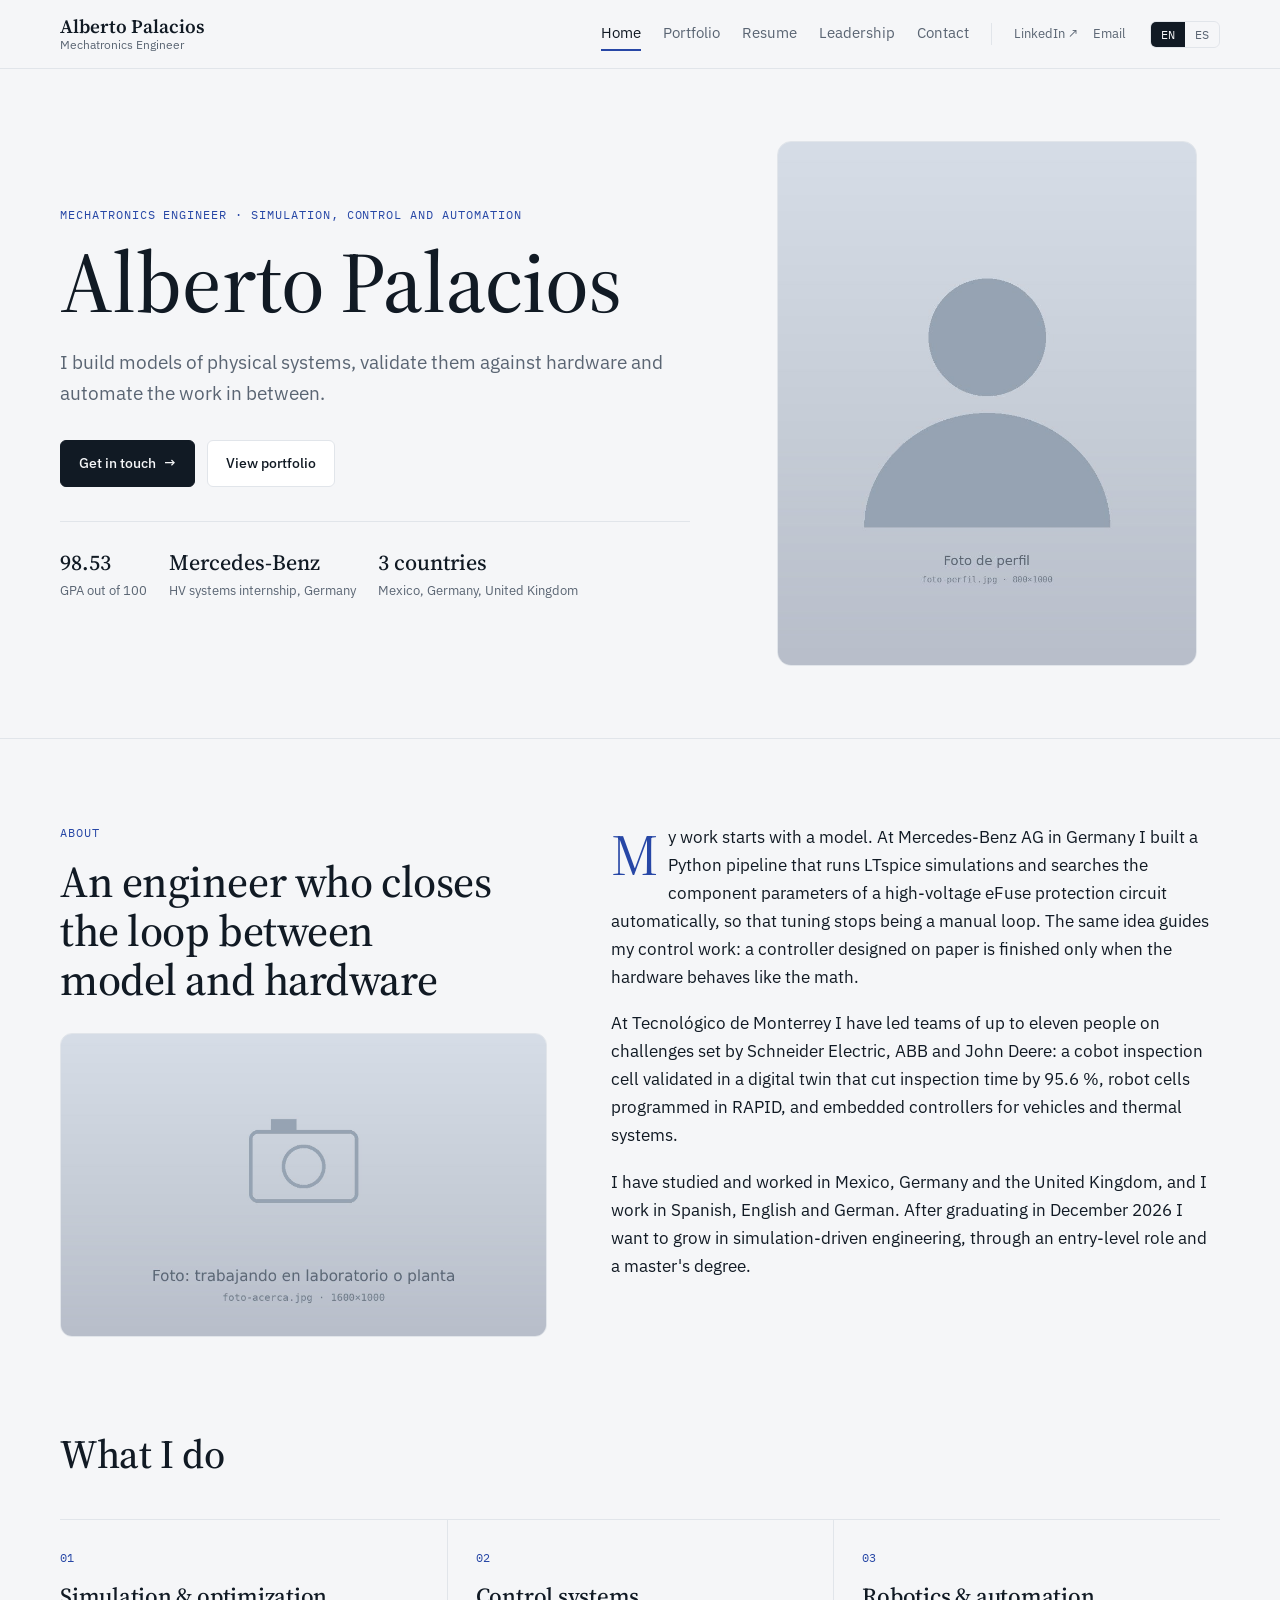
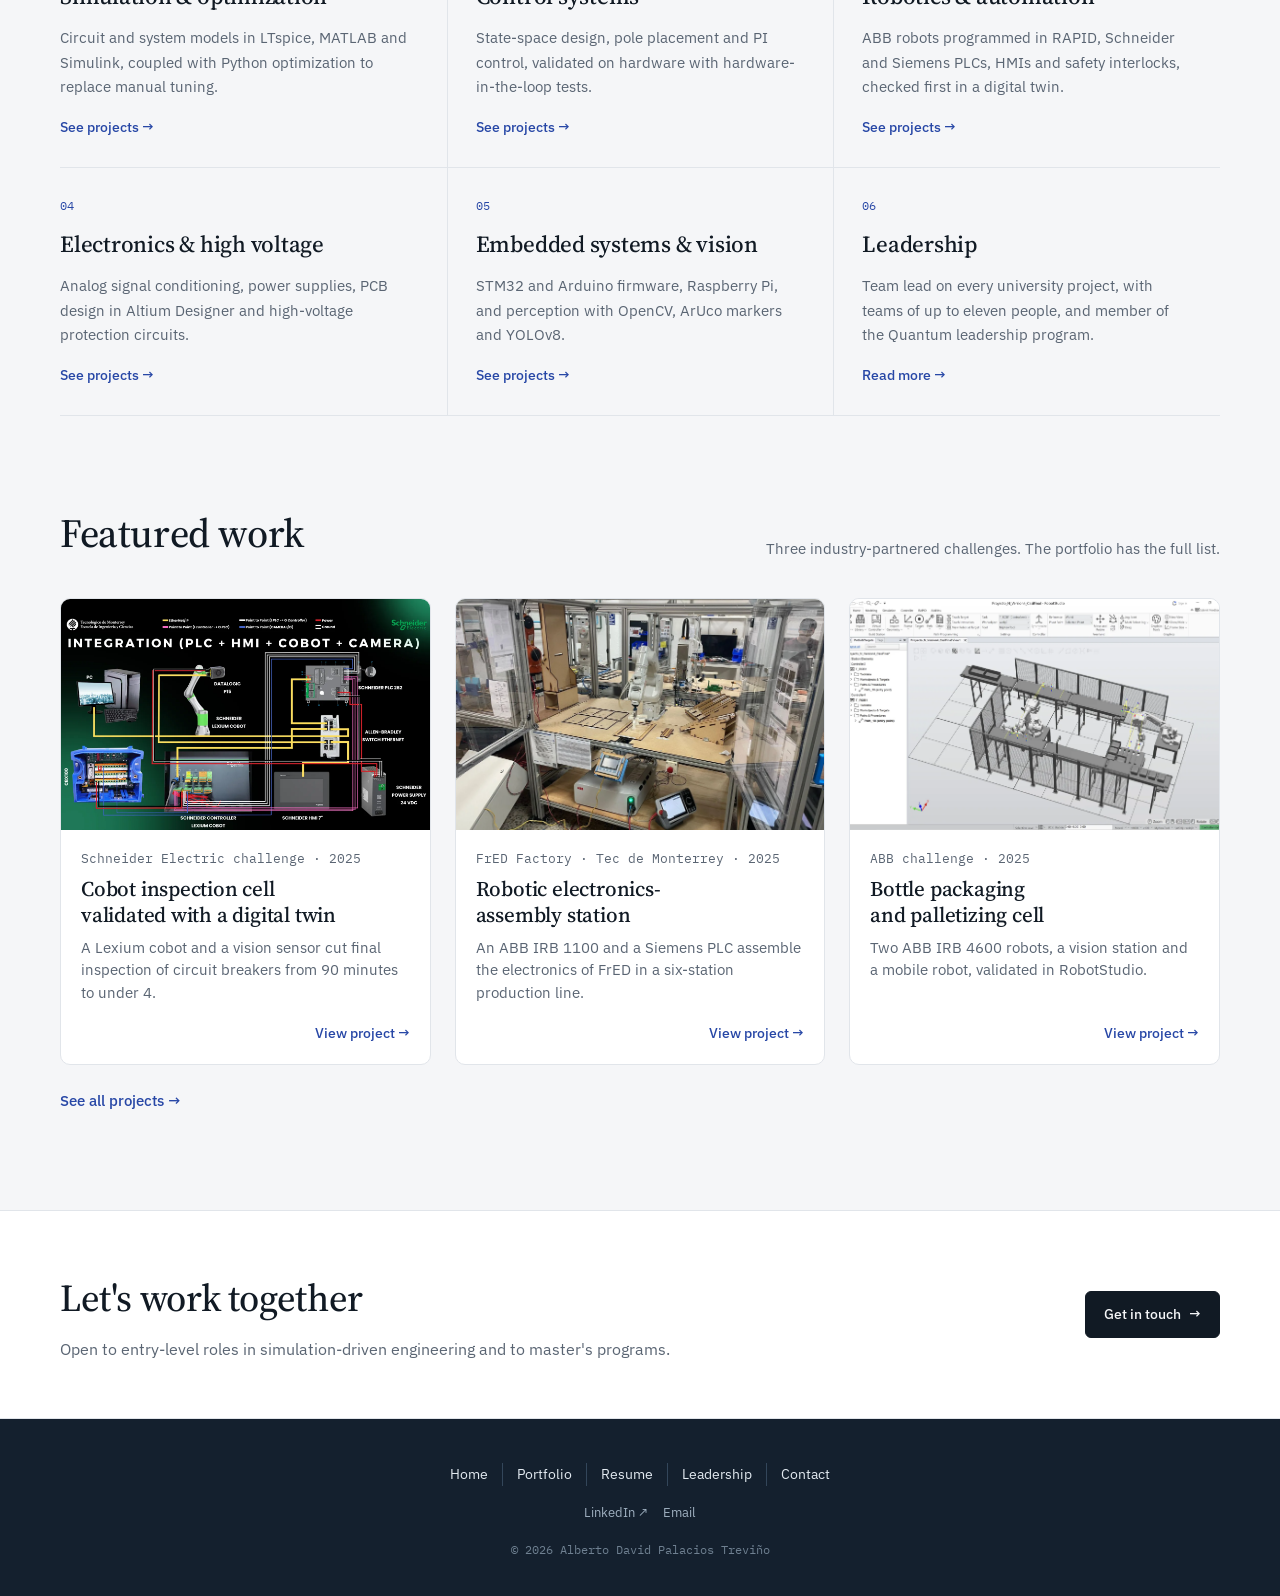
==== index.html @ 530a6b92 "Add files via upload" ====
<!DOCTYPE html>
<html lang="en">
<head>
<meta charset="utf-8">
<meta name="viewport" content="width=device-width, initial-scale=1">
<title>Alberto Palacios · Mechatronics Engineer</title>
<meta name="description" content="Alberto Palacios, mechatronics engineer: simulation, control systems, robotics and automation.">
<meta name="author" content="Alberto David Palacios Treviño">
<meta property="og:type" content="website">
<meta property="og:title" content="Alberto Palacios · Mechatronics Engineer">
<meta property="og:description" content="Simulation, control and automation projects with Mercedes-Benz, Schneider Electric, ABB, John Deere and MIT.">
<meta property="og:image" content="https://USUARIO.github.io/media/og.png">
<meta name="twitter:card" content="summary_large_image">
<link rel="icon" href="favicon.svg" type="image/svg+xml">
<link rel="preconnect" href="https://fonts.googleapis.com">
<link rel="preconnect" href="https://fonts.gstatic.com" crossorigin>
<link href="https://fonts.googleapis.com/css2?family=Source+Serif+4:opsz,wght@8..60,400;8..60,500;8..60,600&family=IBM+Plex+Sans:wght@400;500;600&family=IBM+Plex+Mono:wght@400;500&display=swap" rel="stylesheet">
<link rel="stylesheet" href="styles.css">
</head>
<body class="lang-en">
<header class="top">
  <div class="wrap">
    <a class="brand" href="index.html"><b>Alberto Palacios</b><small><span class="en">Mechatronics Engineer</span><span class="es">Ingeniero en Mecatrónica</span></small></a>
    <div class="menu" id="site-menu">
      <button type="button" class="menu-close" aria-label="Close menu">✕</button>
      <nav aria-label="Main">
          <a href="index.html" aria-current="page"><span class="en">Home</span><span class="es">Inicio</span></a>
          <a href="portfolio.html"><span class="en">Portfolio</span><span class="es">Portafolio</span></a>
          <a href="resume.html"><span class="en">Resume</span><span class="es">Currículum</span></a>
          <a href="leadership.html"><span class="en">Leadership</span><span class="es">Liderazgo</span></a>
          <a href="contact.html"><span class="en">Contact</span><span class="es">Contacto</span></a>
      </nav>
      <div class="social">
        <a href="https://www.linkedin.com/in/alberto-palacios" target="_blank" rel="noopener">LinkedIn ↗</a>
        <a href="contact.html">Email</a>
      </div>
    </div>
    <div class="lang" role="group" aria-label="Language">
      <button type="button" id="btn-en" data-lang="en" aria-pressed="true">EN</button>
      <button type="button" id="btn-es" data-lang="es" aria-pressed="false">ES</button>
    </div>
    <button type="button" class="menu-btn" aria-expanded="false" aria-controls="site-menu"><span class="en">Menu</span><span class="es">Menú</span></button>
  </div>
</header>
<main>
  <section class="hero2">
    <div class="wrap hero2-grid">
      <div>
        <p class="eyebrow"><span class="en">Mechatronics Engineer · Simulation, control and automation</span><span class="es">Ingeniero en Mecatrónica · Simulación, control y automatización</span></p>
        <h1>Alberto Palacios</h1>
        <p class="lede"><span class="en">I build models of physical systems, validate them against hardware and automate the work in between.</span><span class="es">Construyo modelos de sistemas físicos, los valido contra hardware y automatizo el trabajo intermedio.</span></p>
        <div class="cta">
          <a class="btn primary" href="contact.html"><span class="en">Get in touch</span><span class="es">Contáctame</span> →</a>
          <a class="btn" href="portfolio.html"><span class="en">View portfolio</span><span class="es">Ver portafolio</span></a>
        </div>
        <div class="facts-inline">
          <div><b>98.53</b><span><span class="en">GPA out of 100</span><span class="es">promedio de 100</span></span></div>
          <div><b>Mercedes-Benz</b><span><span class="en">HV systems internship, Germany</span><span class="es">prácticas en sistemas HV, Alemania</span></span></div>
          <div><b><span class="en">3 countries</span><span class="es">3 países</span></b><span><span class="en">Mexico, Germany, United Kingdom</span><span class="es">México, Alemania, Reino Unido</span></span></div>
        </div>
      </div>
      <figure class="portrait">
        <img src="media/foto-perfil.jpg" alt="Alberto Palacios" width="800" height="1000">
      </figure>
    </div>
  </section>

  <section class="block" id="about">
    <div class="wrap about">
      <div>
        <p class="eyebrow"><span class="en">About</span><span class="es">Acerca de mí</span></p>
        <h2><span class="en">An engineer who closes the loop between model and hardware</span><span class="es">Un ingeniero que cierra el ciclo entre el modelo y el hardware</span></h2>
        <img src="media/foto-acerca.jpg" alt="" loading="lazy" width="1600" height="1000">
      </div>
      <div class="text">
        <p><span class="en">My work starts with a model. At Mercedes-Benz AG in Germany I built a Python pipeline that runs LTspice simulations and searches the component parameters of a high-voltage eFuse protection circuit automatically, so that tuning stops being a manual loop. The same idea guides my control work: a controller designed on paper is finished only when the hardware behaves like the math.</span><span class="es">Mi trabajo empieza con un modelo. En Mercedes-Benz AG, en Alemania, construí un pipeline en Python que ejecuta simulaciones de LTspice y busca de forma automática los parámetros de un circuito de protección eFuse de alto voltaje, para que el ajuste deje de ser un ciclo manual. La misma idea guía mi trabajo en control: un controlador diseñado en papel está terminado solo cuando el hardware se comporta como indican las ecuaciones.</span></p>
        <p><span class="en">At Tecnológico de Monterrey I have led teams of up to eleven people on challenges set by Schneider Electric, ABB and John Deere: a cobot inspection cell validated in a digital twin that cut inspection time by 95.6 %, robot cells programmed in RAPID, and embedded controllers for vehicles and thermal systems.</span><span class="es">En el Tecnológico de Monterrey he liderado equipos de hasta once personas en retos planteados por Schneider Electric, ABB y John Deere: una celda de inspección con cobot validada en un gemelo digital que redujo 95.6 % el tiempo de inspección, celdas robóticas programadas en RAPID y controladores embebidos para vehículos y sistemas térmicos.</span></p>
        <p><span class="en">I have studied and worked in Mexico, Germany and the United Kingdom, and I work in Spanish, English and German. After graduating in December 2026 I want to grow in simulation-driven engineering, through an entry-level role and a master's degree.</span><span class="es">He estudiado y trabajado en México, Alemania y el Reino Unido, y trabajo en español, inglés y alemán. Al graduarme en diciembre de 2026 quiero crecer en la ingeniería basada en simulación, con un puesto de nivel inicial y una maestría.</span></p>
      </div>
    </div>
  </section>

  <section class="block" id="what-i-do">
    <div class="wrap">
      <div class="sec-head"><h2><span class="en">What I do</span><span class="es">Lo que hago</span></h2></div>
      <div class="whatido">
        <article>
          <span class="num">01</span>
          <h3><span class="en">Simulation &amp; optimization</span><span class="es">Simulación y optimización</span></h3>
          <p><span class="en">Circuit and system models in LTspice, MATLAB and Simulink, coupled with Python optimization to replace manual tuning.</span><span class="es">Modelos de circuitos y sistemas en LTspice, MATLAB y Simulink, acoplados con optimización en Python para sustituir el ajuste manual.</span></p>
          <a href="portfolio.html?f=sim"><span class="en">See projects →</span><span class="es">Ver proyectos →</span></a>
        </article>
        <article>
          <span class="num">02</span>
          <h3><span class="en">Control systems</span><span class="es">Sistemas de control</span></h3>
          <p><span class="en">State-space design, pole placement and PI control, validated on hardware with hardware-in-the-loop tests.</span><span class="es">Diseño en espacio de estados, asignación de polos y control PI, validados en hardware con pruebas hardware-in-the-loop.</span></p>
          <a href="portfolio.html?f=ctrl"><span class="en">See projects →</span><span class="es">Ver proyectos →</span></a>
        </article>
        <article>
          <span class="num">03</span>
          <h3><span class="en">Robotics &amp; automation</span><span class="es">Robótica y automatización</span></h3>
          <p><span class="en">ABB robots programmed in RAPID, Schneider and Siemens PLCs, HMIs and safety interlocks, checked first in a digital twin.</span><span class="es">Robots ABB programados en RAPID, PLCs de Schneider y Siemens, HMIs y enclavamientos de seguridad, verificados primero en un gemelo digital.</span></p>
          <a href="portfolio.html?f=robot"><span class="en">See projects →</span><span class="es">Ver proyectos →</span></a>
        </article>
        <article>
          <span class="num">04</span>
          <h3><span class="en">Electronics &amp; high voltage</span><span class="es">Electrónica y alto voltaje</span></h3>
          <p><span class="en">Analog signal conditioning, power supplies, PCB design in Altium Designer and high-voltage protection circuits.</span><span class="es">Acondicionamiento analógico de señales, fuentes de alimentación, diseño de PCB en Altium Designer y circuitos de protección de alto voltaje.</span></p>
          <a href="portfolio.html?f=elec"><span class="en">See projects →</span><span class="es">Ver proyectos →</span></a>
        </article>
        <article>
          <span class="num">05</span>
          <h3><span class="en">Embedded systems &amp; vision</span><span class="es">Sistemas embebidos y visión</span></h3>
          <p><span class="en">STM32 and Arduino firmware, Raspberry Pi, and perception with OpenCV, ArUco markers and YOLOv8.</span><span class="es">Firmware para STM32 y Arduino, Raspberry Pi y percepción con OpenCV, marcadores ArUco y YOLOv8.</span></p>
          <a href="portfolio.html?f=vision"><span class="en">See projects →</span><span class="es">Ver proyectos →</span></a>
        </article>
        <article>
          <span class="num">06</span>
          <h3><span class="en">Leadership</span><span class="es">Liderazgo</span></h3>
          <p><span class="en">Team lead on every university project, with teams of up to eleven people, and member of the Quantum leadership program.</span><span class="es">Líder de equipo en todos mis proyectos universitarios, con equipos de hasta once personas, e integrante del programa de liderazgo Quantum.</span></p>
          <a href="leadership.html"><span class="en">Read more →</span><span class="es">Leer más →</span></a>
        </article>
      </div>
    </div>
  </section>

  <section class="block" id="featured-work">
    <div class="wrap">
      <div class="sec-head"><h2><span class="en">Featured work</span><span class="es">Proyectos destacados</span></h2><p><span class="en">Three industry-partnered challenges. The portfolio has the full list.</span><span class="es">Tres retos con socios de la industria. El portafolio tiene la lista completa.</span></p></div>
      <div class="grid" id="featured"></div>
      <a class="more-link" href="portfolio.html"><span class="en">See all projects →</span><span class="es">Ver todos los proyectos →</span></a>
    </div>
  </section>
</main>

<section class="cta-band">
  <div class="wrap">
    <div>
      <h2><span class="en">Let's work together</span><span class="es">Trabajemos juntos</span></h2>
      <p><span class="en">Open to entry-level roles in simulation-driven engineering and to master's programs.</span><span class="es">Disponible para puestos de nivel inicial en ingeniería basada en simulación y para programas de maestría.</span></p>
    </div>
    <a class="btn primary" href="contact.html"><span class="en">Get in touch</span><span class="es">Contáctame</span> →</a>
  </div>
</section>
<footer class="site-foot">
  <div class="wrap">
    <nav class="foot-links" aria-label="Footer">
      <a href="index.html"><span class="en">Home</span><span class="es">Inicio</span></a>
      <a href="portfolio.html"><span class="en">Portfolio</span><span class="es">Portafolio</span></a>
      <a href="resume.html"><span class="en">Resume</span><span class="es">Currículum</span></a>
      <a href="leadership.html"><span class="en">Leadership</span><span class="es">Liderazgo</span></a>
      <a href="contact.html"><span class="en">Contact</span><span class="es">Contacto</span></a>
    </nav>
    <div class="social">
      <a href="https://www.linkedin.com/in/alberto-palacios" target="_blank" rel="noopener">LinkedIn ↗</a>
        <a href="contact.html">Email</a>
    </div>
    <p>© 2026 Alberto David Palacios Treviño</p>
  </div>
</footer>
<script src="content.js"></script>
<script src="app.js"></script>
</body>
</html>
---- styles.css ----
/* Layout idea: a quiet engineering monograph. Serif headings over a technical sans,
   cool neutral ground, one cobalt accent, photography and figures carry the colour. */
:root {
  --bg: #f5f6f8;
  --surface: #ffffff;
  --ink: #111a24;
  --muted: #5a6573;
  --rule: #e1e5ea;
  --accent: #2747a6;
  --accent-soft: rgba(39, 71, 166, 0.08);
  --cover: #14202e;
  --serif: "Source Serif 4", Georgia, "Times New Roman", serif;
  --sans: "IBM Plex Sans", "Helvetica Neue", Arial, sans-serif;
  --mono: "IBM Plex Mono", "SFMono-Regular", Consolas, monospace;
  color-scheme: light;
}
@media (prefers-color-scheme: dark) {
  :root:not([data-theme="light"]) {
    --bg: #0d1217; --surface: #141b22; --ink: #e5eaef; --muted: #98a3ae; --rule: #242e38;
    --accent: #86a4f0; --accent-soft: rgba(134, 164, 240, 0.12); --cover: #0a1018;
    color-scheme: dark;
  }
}
:root[data-theme="dark"] {
  --bg: #0d1217; --surface: #141b22; --ink: #e5eaef; --muted: #98a3ae; --rule: #242e38;
  --accent: #86a4f0; --accent-soft: rgba(134, 164, 240, 0.12); --cover: #0a1018;
  color-scheme: dark;
}

* { box-sizing: border-box; }
html { scroll-behavior: smooth; }
@media (prefers-reduced-motion: reduce) { html { scroll-behavior: auto; } * { transition: none !important; } }
body {
  margin: 0; background: var(--bg); color: var(--ink);
  font-family: var(--sans); font-size: 16px; line-height: 1.65;
  -webkit-font-smoothing: antialiased;
}
body.lang-en .es, body.lang-es .en { display: none !important; }
a { color: inherit; }
img { max-width: 100%; display: block; }
:focus-visible { outline: 2px solid var(--accent); outline-offset: 3px; border-radius: 2px; }
.wrap { width: min(1160px, 100% - 40px); margin-inline: auto; }
.narrow { max-width: 720px; }

/* ---------- type ---------- */
h1, h2, h3 { font-family: var(--serif); font-weight: 500; letter-spacing: -0.01em; text-wrap: balance; margin: 0; }
.eyebrow {
  font-family: var(--mono); font-size: 12px; letter-spacing: 0.08em; text-transform: uppercase;
  color: var(--accent); margin: 0 0 14px;
}
.lede { font-size: 19px; color: var(--muted); max-width: 36em; margin: 0; }
.meta { font-family: var(--mono); font-size: 12.5px; color: var(--muted); }

/* ---------- hero ---------- */
.hero { padding: 80px 0 64px; border-bottom: 1px solid var(--rule); }
.hero-grid { display: grid; grid-template-columns: 1.4fr 1fr; gap: 64px; align-items: end; }
@media (max-width: 900px) { .hero-grid { grid-template-columns: 1fr; gap: 40px; } }
.hero h1 { font-size: clamp(44px, 6vw, 72px); line-height: 1.02; margin-bottom: 22px; }
.hero h1 span { display: block; color: var(--muted); font-size: 0.5em; line-height: 1.2; margin-top: 12px; font-weight: 400; }
.cta { display: flex; flex-wrap: wrap; gap: 12px; margin-top: 30px; }
.btn {
  font-size: 14px; font-weight: 500; text-decoration: none; padding: 11px 18px; border-radius: 6px;
  border: 1px solid var(--rule); background: var(--surface); display: inline-flex; gap: 8px; align-items: center;
}
.btn:hover { border-color: var(--ink); }
.btn.primary { background: var(--ink); color: var(--bg); border-color: var(--ink); }
.btn.primary:hover { background: var(--accent); border-color: var(--accent); color: #fff; }
.glance { background: var(--surface); border: 1px solid var(--rule); border-radius: 10px; padding: 8px 22px; }
.glance dl { margin: 0; display: grid; }
.glance div { display: grid; grid-template-columns: 130px 1fr; gap: 16px; padding: 12px 0; border-bottom: 1px solid var(--rule); }
.glance div:last-child { border-bottom: 0; }
.glance dt { font-family: var(--mono); font-size: 12px; color: var(--muted); padding-top: 2px; }
.glance dd { margin: 0; font-size: 15px; font-variant-numeric: tabular-nums; }

/* ---------- sections ---------- */
section.block { padding: 84px 0 0; scroll-margin-top: 64px; }
.sec-head { display: flex; align-items: end; gap: 24px; margin-bottom: 32px; flex-wrap: wrap; }
.sec-head h2 { font-size: clamp(30px, 3.6vw, 40px); }
.sec-head p { margin: 0 0 4px auto; color: var(--muted); max-width: 32em; font-size: 15px; }
@media (max-width: 760px) { .sec-head p { margin: 0; } }

/* filters */
.filters { display: flex; flex-wrap: wrap; gap: 8px; margin-bottom: 28px; align-items: center; }
.filters button {
  font-family: var(--sans); font-size: 13.5px; padding: 7px 14px; cursor: pointer;
  border: 1px solid var(--rule); background: var(--surface); color: var(--ink); border-radius: 999px;
}
.filters button:hover { border-color: var(--ink); }
.filters button[aria-pressed="true"] { background: var(--ink); color: var(--bg); border-color: var(--ink); }
.filters .count { margin-left: auto; }

/* project cards */
.grid { display: grid; grid-template-columns: repeat(3, 1fr); gap: 24px; }
@media (max-width: 1000px) { .grid { grid-template-columns: repeat(2, 1fr); } }
@media (max-width: 640px) { .grid { grid-template-columns: 1fr; } }
.pcard {
  display: flex; flex-direction: column; text-decoration: none; background: var(--surface);
  border: 1px solid var(--rule); border-radius: 10px; overflow: hidden;
  transition: transform .18s ease, box-shadow .18s ease, border-color .18s ease;
}
.pcard:hover { transform: translateY(-3px); border-color: color-mix(in srgb, var(--ink) 25%, var(--rule)); box-shadow: 0 18px 36px -24px rgba(10, 20, 35, 0.45); }
.pcard[hidden] { display: none; }
.pcard.wide { grid-column: span 2; }
@media (max-width: 640px) { .pcard.wide { grid-column: auto; } }
.cover { aspect-ratio: 16 / 10; background: var(--cover); position: relative; overflow: hidden; }
.pcard.wide .cover { aspect-ratio: 16 / 7.6; }
.cover img { width: 100%; height: 100%; object-fit: cover; transition: transform .4s ease; }
.pcard:hover .cover img { transform: scale(1.03); }
.cover svg { width: 100%; height: 100%; display: block; }
.badge {
  position: absolute; top: 12px; left: 12px; font-family: var(--mono); font-size: 11px; letter-spacing: .04em;
  background: rgba(255,255,255,0.92); color: #111a24; padding: 3px 8px; border-radius: 4px;
}
.badge.live { background: #f2b34a; }
.pbody { padding: 18px 20px 20px; display: flex; flex-direction: column; gap: 8px; flex: 1; }
.pbody h3 { font-size: 21px; line-height: 1.25; }
.pbody p { margin: 0; color: var(--muted); font-size: 14.5px; line-height: 1.55; }
.pfoot { margin-top: auto; padding-top: 10px; display: flex; justify-content: space-between; gap: 12px; align-items: center; }
.pfoot .more { font-size: 13.5px; color: var(--accent); font-weight: 500; white-space: nowrap; }

/* experience */
.roles { border-top: 1px solid var(--rule); }
.role { display: grid; grid-template-columns: 220px 1fr; gap: 32px; padding: 28px 0; border-bottom: 1px solid var(--rule); }
@media (max-width: 760px) { .role { grid-template-columns: 1fr; gap: 6px; } }
.role .when { font-family: var(--mono); font-size: 13px; color: var(--muted); font-variant-numeric: tabular-nums; }
.role .when b { display: block; color: var(--ink); font-weight: 500; }
.role h3 { font-size: 22px; }
.role .org { color: var(--muted); margin: 2px 0 10px; font-size: 15px; }
.role ul { margin: 0; padding-left: 18px; display: grid; gap: 6px; max-width: 48em; }
.role li::marker { color: var(--accent); }

/* education */
.edu { display: grid; grid-template-columns: repeat(3, 1fr); gap: 24px; }
@media (max-width: 900px) { .edu { grid-template-columns: 1fr; } }
.edu article { background: var(--surface); border: 1px solid var(--rule); border-radius: 10px; padding: 24px; }
.edu h3 { font-size: 21px; }
.edu .meta { display: block; margin: 8px 0 14px; }
.edu p { margin: 0; font-size: 15px; }
.edu .big { font-family: var(--serif); font-size: 44px; line-height: 1; margin: 0 0 12px; font-variant-numeric: tabular-nums; }
.edu .big small { font-size: 18px; color: var(--muted); }

/* skills */
.skills { display: grid; grid-template-columns: repeat(4, 1fr); gap: 32px 28px; }
@media (max-width: 1000px) { .skills { grid-template-columns: 1fr 1fr; } }
@media (max-width: 560px) { .skills { grid-template-columns: 1fr; } }
.skills h3 { font-family: var(--sans); font-size: 14px; font-weight: 600; margin-bottom: 10px; letter-spacing: 0; }
.tags { display: flex; flex-wrap: wrap; gap: 6px; }
.tag { font-size: 12.5px; padding: 3px 9px; border: 1px solid var(--rule); border-radius: 4px; color: var(--muted); background: var(--surface); }
.langs { display: grid; gap: 10px; }
.lvl { display: grid; grid-template-columns: 80px 1fr 50px; gap: 10px; align-items: center; font-size: 14px; }
.bar { display: grid; grid-template-columns: repeat(6, 1fr); gap: 3px; }
.bar i { height: 6px; border-radius: 3px; background: var(--rule); }
.bar i.on { background: var(--accent); }
.lvl .meta { text-align: right; }

/* beyond */
.beyond { display: grid; grid-template-columns: repeat(4, 1fr); gap: 16px; }
@media (max-width: 760px) { .beyond { grid-template-columns: 1fr 1fr; } }
.beyond div { border-top: 2px solid var(--ink); padding-top: 12px; }
.beyond strong { display: block; font-family: var(--serif); font-weight: 500; font-size: 26px; }
.beyond div > span { font-size: 14px; color: var(--muted); }

/* contact */
.contact { margin-top: 96px; background: var(--cover); color: #e9eef3; padding: 72px 0; }
.contact h2 { font-size: clamp(30px, 3.6vw, 42px); color: #fff; }
.contact-grid { display: grid; grid-template-columns: 1.2fr 1fr; gap: 48px; align-items: end; }
@media (max-width: 820px) { .contact-grid { grid-template-columns: 1fr; } }
.contact p { color: #b7c2cd; max-width: 34em; margin: 14px 0 0; }
.channels { display: grid; }
.channels > * { display: flex; justify-content: space-between; align-items: center; gap: 16px; padding: 14px 0; border-bottom: 1px solid #2a3a4b; text-decoration: none; flex-wrap: wrap; }
.channels small { display: block; font-family: var(--mono); font-size: 11.5px; color: #8696a6; }
.channels a:hover .go { color: #fff; }
.copy { font-family: var(--mono); font-size: 12px; background: transparent; color: #e9eef3; border: 1px solid #3a4b5d; border-radius: 4px; padding: 5px 10px; cursor: pointer; }

/* ---------- project detail ---------- */
.detail { padding: 40px 0 0; }
.crumb { display: inline-flex; gap: 8px; align-items: center; font-size: 14px; text-decoration: none; color: var(--muted); margin-bottom: 36px; }
.crumb:hover { color: var(--ink); }
.d-head { display: grid; grid-template-columns: 1.5fr 1fr; gap: 56px; align-items: start; }
@media (max-width: 900px) { .d-head { grid-template-columns: 1fr; gap: 28px; } }
.d-head h1 { font-size: clamp(34px, 4.6vw, 54px); line-height: 1.08; margin-bottom: 18px; }
.facts { background: var(--surface); border: 1px solid var(--rule); border-radius: 10px; padding: 6px 20px; margin: 0; }
.facts div { display: grid; grid-template-columns: 110px 1fr; gap: 14px; padding: 11px 0; border-bottom: 1px solid var(--rule); }
.facts div:last-child { border-bottom: 0; }
.facts dt { font-family: var(--mono); font-size: 12px; color: var(--muted); padding-top: 2px; }
.facts dd { margin: 0; font-size: 14.5px; }
.status-pill { display: inline-block; font-family: var(--mono); font-size: 11.5px; padding: 1px 8px; border-radius: 999px; border: 1px solid currentColor; }
.status-pill.live { color: #b7791f; }
.kpis { display: grid; grid-template-columns: repeat(4, 1fr); gap: 0; margin: 44px 0 0; border-top: 1px solid var(--rule); border-bottom: 1px solid var(--rule); }
@media (max-width: 760px) { .kpis { grid-template-columns: 1fr 1fr; } }
.kpi { padding: 22px 20px 22px 0; }
.kpi + .kpi { padding-left: 20px; border-left: 1px solid var(--rule); }
@media (max-width: 760px) { .kpi:nth-child(3) { border-left: 0; padding-left: 0; } .kpi:nth-child(n+3) { border-top: 1px solid var(--rule); } }
.kpi strong { display: block; font-family: var(--serif); font-weight: 500; font-size: 34px; line-height: 1.1; font-variant-numeric: tabular-nums; }
.kpi > span { font-size: 13.5px; color: var(--muted); }
.d-cover { margin: 44px 0 0; border-radius: 12px; overflow: hidden; background: var(--cover); border: 1px solid var(--rule); }
.d-cover img { width: 100%; max-height: 620px; object-fit: contain; background: var(--cover); }
.d-cover svg { width: 100%; height: auto; display: block; }
.d-cover figcaption, .fig figcaption { font-size: 13px; color: var(--muted); padding: 10px 14px; background: var(--surface); }
.d-body { display: grid; grid-template-columns: 220px 1fr; gap: 56px; margin-top: 64px; }
@media (max-width: 900px) { .d-body { grid-template-columns: 1fr; gap: 0; } .toc { display: none; } }
.toc { position: sticky; top: 96px; align-self: start; display: grid; gap: 8px; font-size: 14px; }
.toc a { text-decoration: none; color: var(--muted); }
.toc a:hover { color: var(--ink); }
.toc .meta { margin-bottom: 6px; }
.prose section { margin-bottom: 48px; scroll-margin-top: 90px; }
.prose h2 { font-size: 28px; margin-bottom: 14px; }
.prose p { margin: 0 0 14px; max-width: 42em; }
.prose ul { margin: 0; padding-left: 20px; display: grid; gap: 10px; max-width: 44em; }
.prose li::marker { color: var(--accent); }
.note { font-size: 14px; color: var(--muted); border-left: 3px solid var(--rule); padding: 4px 0 4px 14px; }
.scope { background: var(--surface); border: 1px solid var(--rule); border-radius: 10px; padding: 14px 14px 8px; margin: 6px 0 14px; max-width: 760px; }
.scope-head { display: flex; justify-content: space-between; gap: 12px; font-family: var(--mono); font-size: 12px; color: var(--muted); margin-bottom: 6px; }
.scope-head b { color: var(--accent); font-weight: 500; }
#trace { width: 100%; height: 260px; display: block; touch-action: none; }
.gallery { display: grid; grid-template-columns: repeat(2, 1fr); gap: 18px; }
@media (max-width: 640px) { .gallery { grid-template-columns: 1fr; } }
.fig { margin: 0; border: 1px solid var(--rule); border-radius: 10px; overflow: hidden; background: var(--surface); }
.fig button { all: unset; display: block; width: 100%; cursor: zoom-in; background: #fff; }
.fig button:focus-visible { outline: 2px solid var(--accent); outline-offset: -2px; }
.fig img { width: 100%; aspect-ratio: 4 / 3; object-fit: contain; background: #fff; }
.videos { display: grid; grid-template-columns: repeat(auto-fill, minmax(240px, 1fr)); gap: 14px; }
.video {
  display: flex; gap: 14px; align-items: center; text-decoration: none; padding: 16px;
  background: var(--surface); border: 1px solid var(--rule); border-radius: 10px;
}
.video:hover { border-color: var(--ink); }
.play { flex: none; width: 40px; height: 40px; border-radius: 50%; background: var(--ink); display: grid; place-items: center; }
.play::after { content: ""; border-left: 12px solid var(--bg); border-top: 7px solid transparent; border-bottom: 7px solid transparent; margin-left: 3px; }
.video b { display: block; font-weight: 500; font-size: 14.5px; }
.video small { color: var(--muted); font-size: 12.5px; }
video.clip { width: 100%; border-radius: 10px; background: #000; }
.pager { display: grid; grid-template-columns: 1fr 1fr; gap: 18px; margin: 32px 0 0; padding-top: 32px; border-top: 1px solid var(--rule); }
.pager a { text-decoration: none; padding: 18px 20px; border: 1px solid var(--rule); border-radius: 10px; background: var(--surface); }
.pager a:hover { border-color: var(--ink); }
.pager a.next { text-align: right; }
.pager small { display: block; font-family: var(--mono); font-size: 12px; color: var(--muted); }
.pager b { font-family: var(--serif); font-weight: 500; font-size: 18px; }

/* lightbox */
.lb { position: fixed; inset: 0; z-index: 50; background: rgba(8, 12, 18, 0.92); display: none; place-items: center; padding: 32px; }
.lb.open { display: grid; }
.lb figure { margin: 0; max-width: min(1400px, 100%); max-height: 100%; display: grid; gap: 12px; justify-items: center; }
.lb img { max-height: calc(100vh - 140px); width: auto; background: #fff; border-radius: 6px; }
.lb figcaption { color: #cdd6df; font-size: 14px; text-align: center; max-width: 60em; }
.lb button { position: absolute; background: rgba(255,255,255,0.1); color: #fff; border: 1px solid rgba(255,255,255,0.25); border-radius: 6px; width: 44px; height: 44px; font-size: 20px; cursor: pointer; }
.lb .x { top: 18px; right: 18px; }
.lb .prev { left: 18px; top: 50%; }
.lb .nxt { right: 18px; top: 50%; }

/* video embeds (GitHub Pages version) */
.embeds { display: grid; grid-template-columns: repeat(2, 1fr); gap: 18px; }
@media (max-width: 760px) { .embeds { grid-template-columns: 1fr; } }
.yt { position: relative; aspect-ratio: 16 / 9; background: #000; }
.yt iframe { position: absolute; inset: 0; width: 100%; height: 100%; border: 0; }

/* ---------- header (multi-page) ---------- */
header.top {
  position: sticky; top: 0; z-index: 30;
  background: color-mix(in srgb, var(--bg) 92%, transparent);
  backdrop-filter: saturate(140%) blur(10px);
  border-bottom: 1px solid var(--rule);
}
.top .wrap { display: flex; align-items: center; gap: 24px; height: 68px; }
.brand { text-decoration: none; display: flex; flex-direction: column; line-height: 1.15; margin-right: auto; }
.brand b { font-family: var(--serif); font-weight: 600; font-size: 19px; }
.brand small { font-size: 12px; color: var(--muted); }
.menu { display: flex; align-items: center; gap: 22px; }
.menu nav { display: flex; gap: 22px; }
.menu nav a { font-size: 14.5px; text-decoration: none; color: var(--muted); padding: 4px 0; border-bottom: 2px solid transparent; }
.menu nav a:hover { color: var(--ink); }
.menu nav a[aria-current="page"] { color: var(--ink); border-bottom-color: var(--accent); }
.social { display: flex; gap: 14px; align-items: center; padding-left: 22px; border-left: 1px solid var(--rule); }
.social a { font-size: 13px; color: var(--muted); text-decoration: none; }
.social a:hover { color: var(--ink); }
.lang { display: flex; border: 1px solid var(--rule); border-radius: 6px; overflow: hidden; }
.lang button { font-family: var(--mono); font-size: 12px; padding: 5px 10px; border: 0; cursor: pointer; background: transparent; color: var(--muted); }
.lang button[aria-pressed="true"] { background: var(--ink); color: var(--bg); }
.menu-btn, .menu-close { display: none; font-family: var(--sans); font-size: 14px; background: var(--surface); color: var(--ink); border: 1px solid var(--rule); border-radius: 6px; padding: 7px 12px; cursor: pointer; }
@media (max-width: 920px) {
  .menu-btn { display: inline-block; }
  .menu { display: none; position: fixed; inset: 0; z-index: 40; background: var(--bg); flex-direction: column; align-items: flex-start; gap: 28px; padding: 24px 28px; }
  .menu.open { display: flex; }
  .menu-close { display: inline-block; align-self: flex-end; }
  .menu nav { flex-direction: column; gap: 18px; }
  .menu nav a { font-family: var(--serif); font-size: 28px; color: var(--ink); }
  .social { border-left: 0; padding-left: 0; }
}

/* ---------- page heads ---------- */
.page-head { padding: 64px 0 8px; }
.page-head h1 { font-size: clamp(40px, 5.4vw, 64px); line-height: 1.05; margin-bottom: 16px; }

/* ---------- home ---------- */
.hero2 { padding: 72px 0 72px; border-bottom: 1px solid var(--rule); }
.hero2-grid { display: grid; grid-template-columns: 1.35fr 1fr; gap: 64px; align-items: center; }
@media (max-width: 900px) { .hero2-grid { grid-template-columns: 1fr; gap: 40px; } }
.hero2 h1 { font-size: clamp(48px, 7vw, 86px); line-height: 1; margin-bottom: 22px; }
.hero2 .facts-inline { display: flex; flex-wrap: wrap; gap: 8px 22px; margin-top: 34px; padding-top: 22px; border-top: 1px solid var(--rule); }
.facts-inline div { display: grid; }
.facts-inline b { font-family: var(--serif); font-weight: 500; font-size: 22px; font-variant-numeric: tabular-nums; }
.facts-inline div > span { font-size: 13px; color: var(--muted); }
.portrait { margin: 0; justify-self: center; width: min(420px, 100%); }
.portrait img { width: 100%; aspect-ratio: 4 / 5; object-fit: cover; border-radius: 14px; border: 1px solid var(--rule); }
.portrait figcaption { font-size: 13px; color: var(--muted); margin-top: 10px; text-align: center; }
.about { display: grid; grid-template-columns: 1fr 1.25fr; gap: 64px; align-items: start; }
@media (max-width: 900px) { .about { grid-template-columns: 1fr; gap: 28px; } }
.about h2 { font-size: clamp(32px, 3.8vw, 44px); line-height: 1.12; margin-bottom: 28px; }
.about img { width: 100%; aspect-ratio: 16 / 10; object-fit: cover; border-radius: 12px; border: 1px solid var(--rule); }
.about .text p { margin: 0 0 18px; font-size: 17px; }
.about .text p:first-child::first-letter { font-family: var(--serif); float: left; font-size: 58px; line-height: .9; padding: 6px 10px 0 0; color: var(--accent); }
.whatido { display: grid; grid-template-columns: repeat(3, 1fr); border-top: 1px solid var(--rule); }
@media (max-width: 900px) { .whatido { grid-template-columns: 1fr 1fr; } }
@media (max-width: 560px) { .whatido { grid-template-columns: 1fr; } }
.whatido article { padding: 28px 28px 28px 0; border-bottom: 1px solid var(--rule); display: flex; flex-direction: column; gap: 10px; }
.whatido article:not(:nth-child(3n+1)) { padding-left: 28px; border-left: 1px solid var(--rule); }
@media (max-width: 900px) { .whatido article { padding-left: 0 !important; border-left: 0 !important; padding-right: 20px; } .whatido article:nth-child(even) { padding-left: 20px !important; border-left: 1px solid var(--rule) !important; } }
@media (max-width: 560px) { .whatido article:nth-child(even) { padding-left: 0 !important; border-left: 0 !important; } }
.whatido .num { font-family: var(--mono); font-size: 12px; color: var(--accent); }
.whatido h3 { font-size: 23px; }
.whatido p { margin: 0; color: var(--muted); font-size: 15px; }
.whatido a { margin-top: auto; padding-top: 6px; font-size: 14px; color: var(--accent); text-decoration: none; font-weight: 500; }
.whatido a:hover { text-decoration: underline; }
.more-link { display: inline-block; margin-top: 24px; font-size: 15px; color: var(--accent); font-weight: 500; text-decoration: none; }

/* ---------- resume ---------- */
.resume { display: grid; grid-template-columns: 220px 1fr; gap: 56px; margin-top: 40px; }
@media (max-width: 900px) { .resume { grid-template-columns: 1fr; gap: 0; } .resume .toc { display: none; } }
.r-sec { margin-bottom: 56px; scroll-margin-top: 90px; }
.r-sec > h2 { font-size: 30px; margin-bottom: 18px; padding-bottom: 12px; border-bottom: 2px solid var(--ink); }
.entry { display: grid; grid-template-columns: 1fr auto; gap: 4px 24px; padding: 18px 0; border-bottom: 1px solid var(--rule); }
.entry h3 { font-size: 20px; }
.entry .when { font-family: var(--mono); font-size: 12.5px; color: var(--muted); text-align: right; white-space: nowrap; }
.entry .org { grid-column: 1 / -1; color: var(--muted); font-size: 15px; margin: 0; }
.entry ul, .entry p.desc { grid-column: 1 / -1; margin: 8px 0 0; }
.entry ul { padding-left: 18px; display: grid; gap: 6px; }
.entry li::marker { color: var(--accent); }
@media (max-width: 560px) { .entry { grid-template-columns: 1fr; } .entry .when { text-align: left; } }
.plain { margin: 0; padding-left: 18px; display: grid; gap: 10px; }
.plain li::marker { color: var(--accent); }

/* ---------- leadership ---------- */
.banner { margin: 40px 0 0; }
.banner img { width: 100%; aspect-ratio: 21 / 9; object-fit: cover; border-radius: 14px; border: 1px solid var(--rule); }
.led { width: 100%; border-collapse: collapse; font-size: 15px; }
.led th, .led td { text-align: left; padding: 12px 12px 12px 0; border-bottom: 1px solid var(--rule); vertical-align: top; }
.led th { font-family: var(--mono); font-weight: 400; font-size: 12px; color: var(--muted); }
.led td a { color: var(--ink); text-decoration-color: var(--rule); text-underline-offset: 3px; }
.led td a:hover { text-decoration-color: var(--accent); }
.led td.num { font-variant-numeric: tabular-nums; white-space: nowrap; }
.tbl-wrap { overflow-x: auto; }

/* ---------- contact ---------- */
.contact-page { display: grid; grid-template-columns: 1.3fr 1fr; gap: 56px; margin-top: 40px; align-items: start; }
@media (max-width: 900px) { .contact-page { grid-template-columns: 1fr; } }
form.cform { background: var(--surface); border: 1px solid var(--rule); border-radius: 12px; padding: 28px; display: grid; gap: 18px; }
.row2 { display: grid; grid-template-columns: 1fr 1fr; gap: 16px; }
@media (max-width: 560px) { .row2 { grid-template-columns: 1fr; } }
.cform label { display: grid; gap: 6px; font-size: 14px; font-weight: 500; }
.cform input, .cform textarea { font: inherit; font-size: 15px; color: var(--ink); background: var(--bg); border: 1px solid var(--rule); border-radius: 8px; padding: 11px 12px; }
.cform input:focus, .cform textarea:focus { outline: 2px solid var(--accent); outline-offset: 0; border-color: transparent; }
.cform textarea { min-height: 160px; resize: vertical; }
.cform .req { color: var(--accent); }
.cform .btn { justify-self: start; cursor: pointer; font-family: var(--sans); }
.form-status { font-size: 14px; color: var(--muted); margin: 0; min-height: 1.4em; }
.side-card { border-top: 2px solid var(--ink); padding-top: 16px; }
.side-card h2 { font-size: 22px; margin-bottom: 10px; }
.side-card .ch { display: flex; justify-content: space-between; align-items: center; gap: 12px; padding: 12px 0; border-bottom: 1px solid var(--rule); flex-wrap: wrap; }
.side-card small { display: block; font-family: var(--mono); font-size: 11.5px; color: var(--muted); }
.side-card a { text-decoration: none; }
.copy2 { font-family: var(--mono); font-size: 12px; background: var(--surface); color: var(--ink); border: 1px solid var(--rule); border-radius: 4px; padding: 5px 10px; cursor: pointer; }

/* ---------- CTA band + footer ---------- */
.cta-band { margin-top: 96px; background: var(--surface); border-top: 1px solid var(--rule); border-bottom: 1px solid var(--rule); padding: 56px 0; }
.cta-band .wrap { display: flex; align-items: center; justify-content: space-between; gap: 24px; flex-wrap: wrap; }
.cta-band h2 { font-size: clamp(28px, 3.4vw, 38px); }
.cta-band p { margin: 6px 0 0; color: var(--muted); }
footer.site-foot { background: var(--cover); color: #9fb0c0; padding: 44px 0 36px; margin-top: 0; }
.site-foot .wrap { display: grid; gap: 16px; justify-items: center; text-align: center; }
.foot-links { display: flex; flex-wrap: wrap; justify-content: center; gap: 0; font-size: 14px; }
.foot-links a { color: #e2e9f0; text-decoration: none; padding: 0 14px; border-left: 1px solid #33465a; }
.foot-links a:first-child { border-left: 0; }
.foot-links a:hover { color: #fff; text-decoration: underline; }
.site-foot .social { border: 0; padding: 0; }
.site-foot .social a { color: #9fb0c0; }
.site-foot .social a:hover { color: #fff; }
.site-foot p { margin: 0; font-family: var(--mono); font-size: 12px; color: #6f8091; }
.no-cta .cta-band { display: none; }
.portrait img, .about img, .banner img { height: auto; }
[hidden] { display: none !important; }
.contact-page { padding-bottom: 96px; }
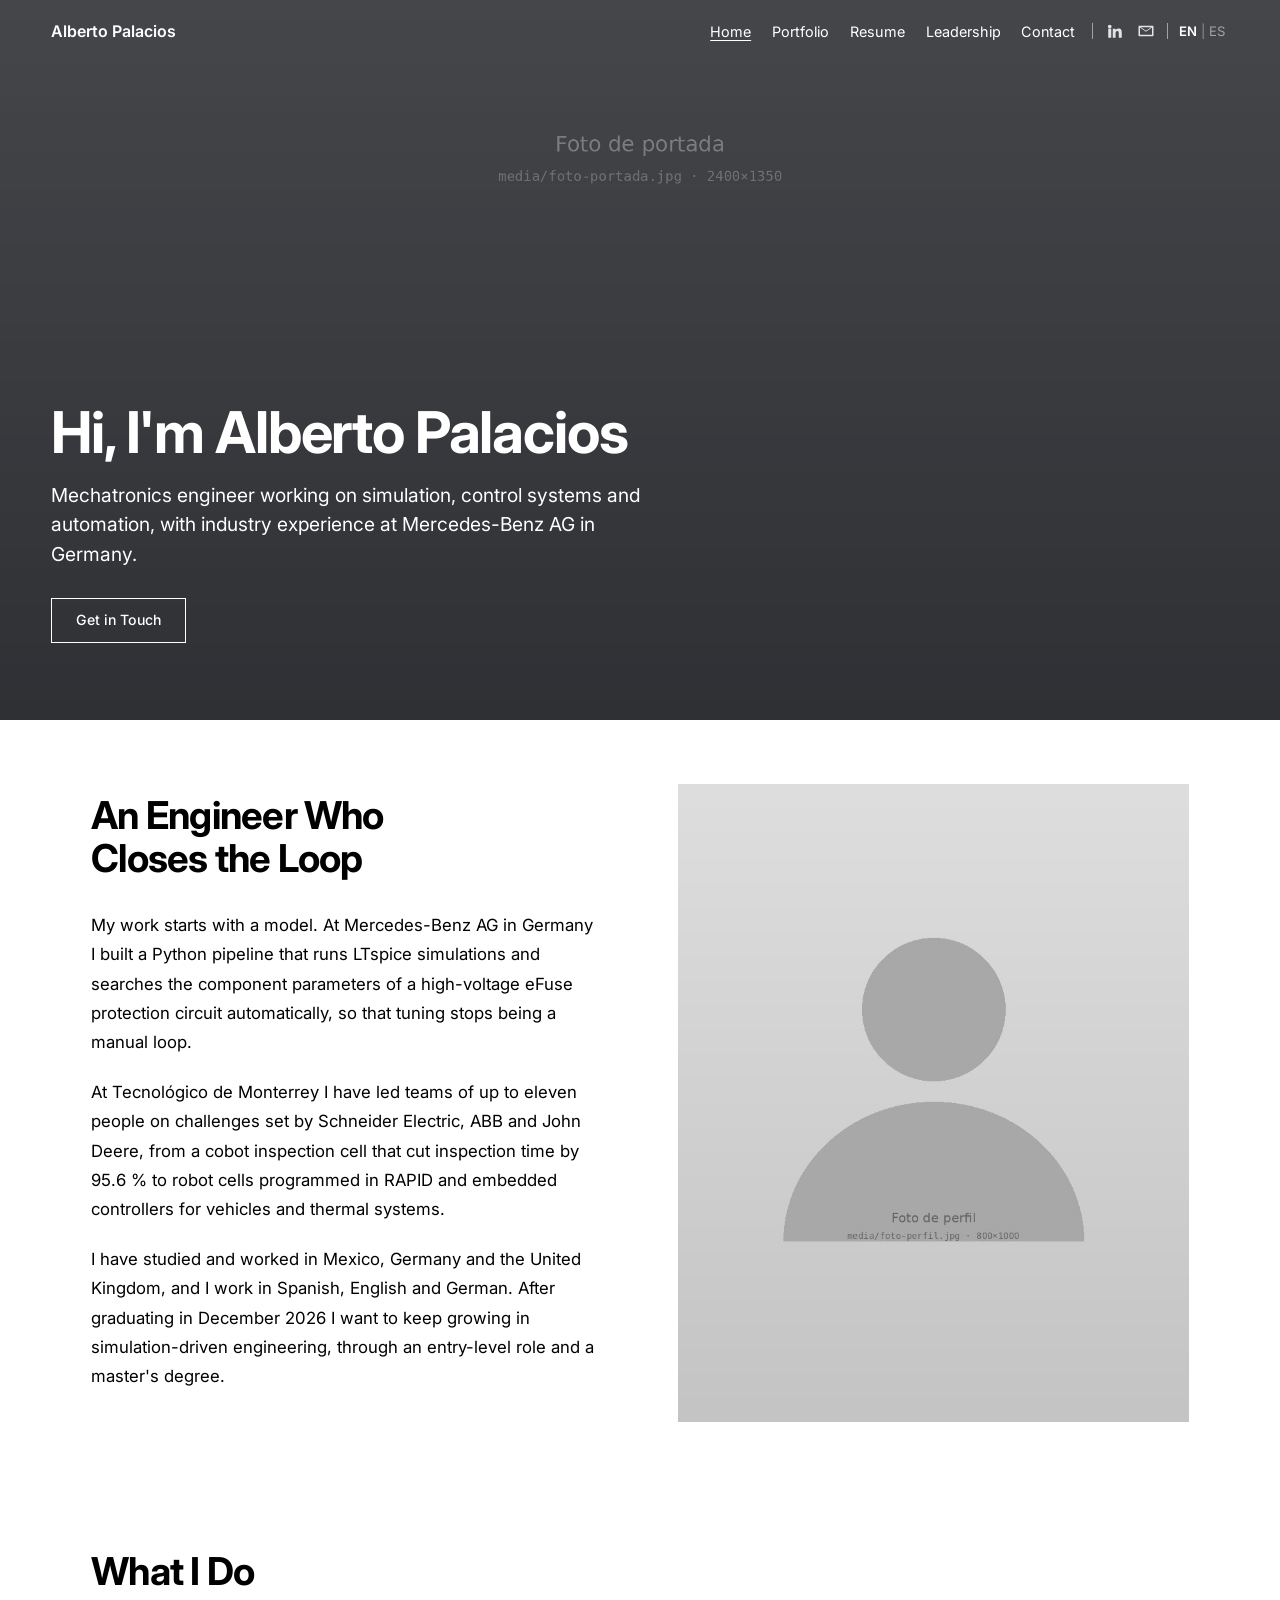
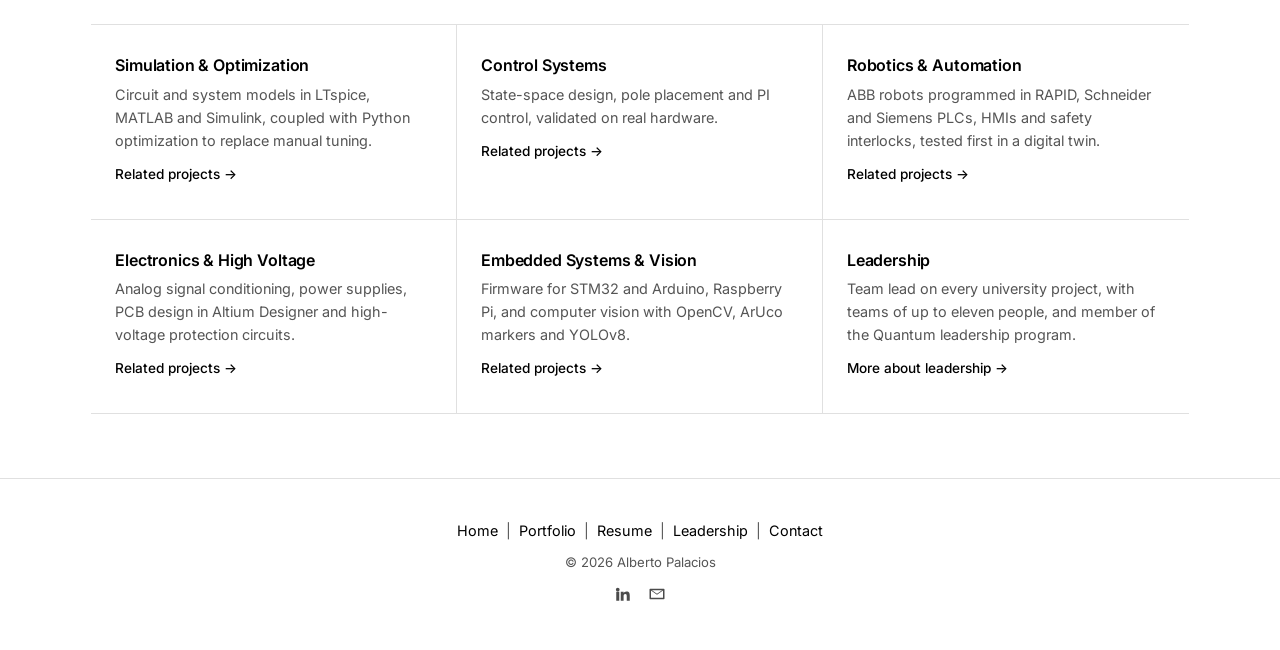
==== commit 74e54687: "Add files via upload" ====
--- a/index.html
+++ b/index.html
@@ -9,153 +9,93 @@
 <meta property="og:type" content="website">
 <meta property="og:title" content="Alberto Palacios · Mechatronics Engineer">
 <meta property="og:description" content="Simulation, control and automation projects with Mercedes-Benz, Schneider Electric, ABB, John Deere and MIT.">
-<meta property="og:image" content="https://USUARIO.github.io/media/og.png">
+<meta property="og:image" content="https://albertop1029.github.io/media/og.png">
 <meta name="twitter:card" content="summary_large_image">
 <link rel="icon" href="favicon.svg" type="image/svg+xml">
-<link rel="preconnect" href="https://fonts.googleapis.com">
-<link rel="preconnect" href="https://fonts.gstatic.com" crossorigin>
-<link href="https://fonts.googleapis.com/css2?family=Source+Serif+4:opsz,wght@8..60,400;8..60,500;8..60,600&family=IBM+Plex+Sans:wght@400;500;600&family=IBM+Plex+Mono:wght@400;500&display=swap" rel="stylesheet">
 <link rel="stylesheet" href="styles.css">
 </head>
-<body class="lang-en">
-<header class="top">
-  <div class="wrap">
-    <a class="brand" href="index.html"><b>Alberto Palacios</b><small><span class="en">Mechatronics Engineer</span><span class="es">Ingeniero en Mecatrónica</span></small></a>
-    <div class="menu" id="site-menu">
-      <button type="button" class="menu-close" aria-label="Close menu">✕</button>
-      <nav aria-label="Main">
-          <a href="index.html" aria-current="page"><span class="en">Home</span><span class="es">Inicio</span></a>
-          <a href="portfolio.html"><span class="en">Portfolio</span><span class="es">Portafolio</span></a>
-          <a href="resume.html"><span class="en">Resume</span><span class="es">Currículum</span></a>
-          <a href="leadership.html"><span class="en">Leadership</span><span class="es">Liderazgo</span></a>
-          <a href="contact.html"><span class="en">Contact</span><span class="es">Contacto</span></a>
-      </nav>
-      <div class="social">
-        <a href="https://www.linkedin.com/in/alberto-palacios" target="_blank" rel="noopener">LinkedIn ↗</a>
-        <a href="contact.html">Email</a>
-      </div>
+<body class="lang-en has-hero">
+<nav class="site-nav" aria-label="Main">
+  <a class="nav-brand" href="index.html">Alberto Palacios</a>
+  <div class="nav-right">
+    <div class="nav-menu" id="site-menu">
+      <button type="button" class="nav-close menu-close" aria-label="Close menu">✕</button>
+      <div class="nav-links"><a href="index.html" aria-current="page"><span class="en">Home</span><span class="es">Inicio</span></a><a href="portfolio.html"><span class="en">Portfolio</span><span class="es">Portafolio</span></a><a href="resume.html"><span class="en">Resume</span><span class="es">Currículum</span></a><a href="leadership.html"><span class="en">Leadership</span><span class="es">Liderazgo</span></a><a href="contact.html"><span class="en">Contact</span><span class="es">Contacto</span></a></div>
+      <span class="nav-divider"></span>
+      <a class="nav-icon" href="https://www.linkedin.com/in/alberto-palacios" target="_blank" rel="noopener" aria-label="LinkedIn"><svg viewBox="0 0 24 24" aria-hidden="true"><path d="M4.98 3.5a2.5 2.5 0 1 1 0 5 2.5 2.5 0 0 1 0-5zM3 9h4v12H3zM9 9h3.8v1.7h.05c.53-1 1.83-2.05 3.77-2.05C20.6 8.65 21 11.2 21 14.4V21h-4v-5.8c0-1.4-.03-3.2-1.95-3.2-1.95 0-2.25 1.5-2.25 3.1V21H9z"/></svg></a>
+      <a class="nav-icon" href="contact.html" aria-label="Email"><svg viewBox="0 0 24 24" aria-hidden="true"><path d="M3 5h18a1 1 0 0 1 1 1v12a1 1 0 0 1-1 1H3a1 1 0 0 1-1-1V6a1 1 0 0 1 1-1zm1 2.3V17h16V7.3l-8 5.6zM5.2 7 12 11.7 18.8 7z"/></svg></a>
+      <span class="nav-divider"></span>
+      <div class="lang" role="group" aria-label="Language"><button type="button" id="btn-en" data-lang="en" aria-pressed="true">EN</button><span>|</span><button type="button" id="btn-es" data-lang="es" aria-pressed="false">ES</button></div>
     </div>
-    <div class="lang" role="group" aria-label="Language">
-      <button type="button" id="btn-en" data-lang="en" aria-pressed="true">EN</button>
-      <button type="button" id="btn-es" data-lang="es" aria-pressed="false">ES</button>
-    </div>
-    <button type="button" class="menu-btn" aria-expanded="false" aria-controls="site-menu"><span class="en">Menu</span><span class="es">Menú</span></button>
+    <button type="button" class="hamburger menu-btn" aria-expanded="false" aria-controls="site-menu" aria-label="Open menu"><span></span><span></span><span></span></button>
+  </div>
+</nav>
+<header class="hero-home">
+  <div class="hero-bg" style="background-image:url('media/foto-portada.jpg')"></div>
+  <div class="hero-home-content">
+    <h1><span class="en">Hi, I'm Alberto Palacios</span><span class="es">Hola, soy Alberto Palacios</span></h1>
+    <p class="hero-sub"><span class="en">Mechatronics engineer working on simulation, control systems and automation, with industry experience at Mercedes-Benz AG in Germany.</span><span class="es">Ingeniero en Mecatrónica enfocado en simulación, sistemas de control y automatización, con experiencia en la industria en Mercedes-Benz AG, Alemania.</span></p>
+    <a class="btn btn-white" href="contact.html"><span class="en">Get in Touch</span><span class="es">Contáctame</span></a>
   </div>
 </header>
+
 <main>
-  <section class="hero2">
-    <div class="wrap hero2-grid">
-      <div>
-        <p class="eyebrow"><span class="en">Mechatronics Engineer · Simulation, control and automation</span><span class="es">Ingeniero en Mecatrónica · Simulación, control y automatización</span></p>
-        <h1>Alberto Palacios</h1>
-        <p class="lede"><span class="en">I build models of physical systems, validate them against hardware and automate the work in between.</span><span class="es">Construyo modelos de sistemas físicos, los valido contra hardware y automatizo el trabajo intermedio.</span></p>
-        <div class="cta">
-          <a class="btn primary" href="contact.html"><span class="en">Get in touch</span><span class="es">Contáctame</span> →</a>
-          <a class="btn" href="portfolio.html"><span class="en">View portfolio</span><span class="es">Ver portafolio</span></a>
-        </div>
-        <div class="facts-inline">
-          <div><b>98.53</b><span><span class="en">GPA out of 100</span><span class="es">promedio de 100</span></span></div>
-          <div><b>Mercedes-Benz</b><span><span class="en">HV systems internship, Germany</span><span class="es">prácticas en sistemas HV, Alemania</span></span></div>
-          <div><b><span class="en">3 countries</span><span class="es">3 países</span></b><span><span class="en">Mexico, Germany, United Kingdom</span><span class="es">México, Alemania, Reino Unido</span></span></div>
-        </div>
-      </div>
-      <figure class="portrait">
-        <img src="media/foto-perfil.jpg" alt="Alberto Palacios" width="800" height="1000">
-      </figure>
+  <section class="about-grid">
+    <div class="about-text">
+      <h2 class="section-heading"><span class="en">An Engineer Who Closes the Loop</span><span class="es">Un ingeniero que cierra el ciclo</span></h2>
+      <p><span class="en">My work starts with a model. At Mercedes-Benz AG in Germany I built a Python pipeline that runs LTspice simulations and searches the component parameters of a high-voltage eFuse protection circuit automatically, so that tuning stops being a manual loop.</span><span class="es">Mi trabajo empieza con un modelo. En Mercedes-Benz AG, en Alemania, construí un pipeline en Python que ejecuta simulaciones de LTspice y busca de forma automática los parámetros de un circuito de protección eFuse de alto voltaje, para que el ajuste deje de ser un ciclo manual.</span></p>
+      <p><span class="en">At Tecnológico de Monterrey I have led teams of up to eleven people on challenges set by Schneider Electric, ABB and John Deere, from a cobot inspection cell that cut inspection time by 95.6 % to robot cells programmed in RAPID and embedded controllers for vehicles and thermal systems.</span><span class="es">En el Tecnológico de Monterrey he liderado equipos de hasta once personas en retos planteados por Schneider Electric, ABB y John Deere, desde una celda de inspección con cobot que redujo 95.6 % el tiempo de inspección hasta celdas robóticas programadas en RAPID y controladores embebidos para vehículos y sistemas térmicos.</span></p>
+      <p><span class="en">I have studied and worked in Mexico, Germany and the United Kingdom, and I work in Spanish, English and German. After graduating in December 2026 I want to keep growing in simulation-driven engineering, through an entry-level role and a master's degree.</span><span class="es">He estudiado y trabajado en México, Alemania y el Reino Unido, y trabajo en español, inglés y alemán. Al graduarme en diciembre de 2026 quiero seguir creciendo en la ingeniería basada en simulación, con un puesto de nivel inicial y una maestría.</span></p>
+    </div>
+    <div class="about-img-wrapper">
+      <img src="media/foto-perfil.jpg" alt="Alberto Palacios" width="800" height="1000">
+      <!-- Optional caption, e.g.: <p class="caption">At the FrED Factory robot cell, Tecnológico de Monterrey.</p> -->
     </div>
   </section>
 
-  <section class="block" id="about">
-    <div class="wrap about">
-      <div>
-        <p class="eyebrow"><span class="en">About</span><span class="es">Acerca de mí</span></p>
-        <h2><span class="en">An engineer who closes the loop between model and hardware</span><span class="es">Un ingeniero que cierra el ciclo entre el modelo y el hardware</span></h2>
-        <img src="media/foto-acerca.jpg" alt="" loading="lazy" width="1600" height="1000">
+  <section class="section">
+    <h2 class="section-heading"><span class="en">What I Do</span><span class="es">Lo que hago</span></h2>
+    <div class="highlights-grid">
+      <div class="highlight-item">
+        <h3><span class="en">Simulation &amp; Optimization</span><span class="es">Simulación y optimización</span></h3>
+        <p><span class="en">Circuit and system models in LTspice, MATLAB and Simulink, coupled with Python optimization to replace manual tuning.</span><span class="es">Modelos de circuitos y sistemas en LTspice, MATLAB y Simulink, acoplados con optimización en Python para sustituir el ajuste manual.</span></p>
+        <a class="more" href="portfolio.html?f=sim"><span class="en">Related projects →</span><span class="es">Proyectos relacionados →</span></a>
       </div>
-      <div class="text">
-        <p><span class="en">My work starts with a model. At Mercedes-Benz AG in Germany I built a Python pipeline that runs LTspice simulations and searches the component parameters of a high-voltage eFuse protection circuit automatically, so that tuning stops being a manual loop. The same idea guides my control work: a controller designed on paper is finished only when the hardware behaves like the math.</span><span class="es">Mi trabajo empieza con un modelo. En Mercedes-Benz AG, en Alemania, construí un pipeline en Python que ejecuta simulaciones de LTspice y busca de forma automática los parámetros de un circuito de protección eFuse de alto voltaje, para que el ajuste deje de ser un ciclo manual. La misma idea guía mi trabajo en control: un controlador diseñado en papel está terminado solo cuando el hardware se comporta como indican las ecuaciones.</span></p>
-        <p><span class="en">At Tecnológico de Monterrey I have led teams of up to eleven people on challenges set by Schneider Electric, ABB and John Deere: a cobot inspection cell validated in a digital twin that cut inspection time by 95.6 %, robot cells programmed in RAPID, and embedded controllers for vehicles and thermal systems.</span><span class="es">En el Tecnológico de Monterrey he liderado equipos de hasta once personas en retos planteados por Schneider Electric, ABB y John Deere: una celda de inspección con cobot validada en un gemelo digital que redujo 95.6 % el tiempo de inspección, celdas robóticas programadas en RAPID y controladores embebidos para vehículos y sistemas térmicos.</span></p>
-        <p><span class="en">I have studied and worked in Mexico, Germany and the United Kingdom, and I work in Spanish, English and German. After graduating in December 2026 I want to grow in simulation-driven engineering, through an entry-level role and a master's degree.</span><span class="es">He estudiado y trabajado en México, Alemania y el Reino Unido, y trabajo en español, inglés y alemán. Al graduarme en diciembre de 2026 quiero crecer en la ingeniería basada en simulación, con un puesto de nivel inicial y una maestría.</span></p>
+      <div class="highlight-item">
+        <h3><span class="en">Control Systems</span><span class="es">Sistemas de control</span></h3>
+        <p><span class="en">State-space design, pole placement and PI control, validated on real hardware.</span><span class="es">Diseño en espacio de estados, asignación de polos y control PI, validados en hardware real.</span></p>
+        <a class="more" href="portfolio.html?f=ctrl"><span class="en">Related projects →</span><span class="es">Proyectos relacionados →</span></a>
       </div>
-    </div>
-  </section>
-
-  <section class="block" id="what-i-do">
-    <div class="wrap">
-      <div class="sec-head"><h2><span class="en">What I do</span><span class="es">Lo que hago</span></h2></div>
-      <div class="whatido">
-        <article>
-          <span class="num">01</span>
-          <h3><span class="en">Simulation &amp; optimization</span><span class="es">Simulación y optimización</span></h3>
-          <p><span class="en">Circuit and system models in LTspice, MATLAB and Simulink, coupled with Python optimization to replace manual tuning.</span><span class="es">Modelos de circuitos y sistemas en LTspice, MATLAB y Simulink, acoplados con optimización en Python para sustituir el ajuste manual.</span></p>
-          <a href="portfolio.html?f=sim"><span class="en">See projects →</span><span class="es">Ver proyectos →</span></a>
-        </article>
-        <article>
-          <span class="num">02</span>
-          <h3><span class="en">Control systems</span><span class="es">Sistemas de control</span></h3>
-          <p><span class="en">State-space design, pole placement and PI control, validated on hardware with hardware-in-the-loop tests.</span><span class="es">Diseño en espacio de estados, asignación de polos y control PI, validados en hardware con pruebas hardware-in-the-loop.</span></p>
-          <a href="portfolio.html?f=ctrl"><span class="en">See projects →</span><span class="es">Ver proyectos →</span></a>
-        </article>
-        <article>
-          <span class="num">03</span>
-          <h3><span class="en">Robotics &amp; automation</span><span class="es">Robótica y automatización</span></h3>
-          <p><span class="en">ABB robots programmed in RAPID, Schneider and Siemens PLCs, HMIs and safety interlocks, checked first in a digital twin.</span><span class="es">Robots ABB programados en RAPID, PLCs de Schneider y Siemens, HMIs y enclavamientos de seguridad, verificados primero en un gemelo digital.</span></p>
-          <a href="portfolio.html?f=robot"><span class="en">See projects →</span><span class="es">Ver proyectos →</span></a>
-        </article>
-        <article>
-          <span class="num">04</span>
-          <h3><span class="en">Electronics &amp; high voltage</span><span class="es">Electrónica y alto voltaje</span></h3>
-          <p><span class="en">Analog signal conditioning, power supplies, PCB design in Altium Designer and high-voltage protection circuits.</span><span class="es">Acondicionamiento analógico de señales, fuentes de alimentación, diseño de PCB en Altium Designer y circuitos de protección de alto voltaje.</span></p>
-          <a href="portfolio.html?f=elec"><span class="en">See projects →</span><span class="es">Ver proyectos →</span></a>
-        </article>
-        <article>
-          <span class="num">05</span>
-          <h3><span class="en">Embedded systems &amp; vision</span><span class="es">Sistemas embebidos y visión</span></h3>
-          <p><span class="en">STM32 and Arduino firmware, Raspberry Pi, and perception with OpenCV, ArUco markers and YOLOv8.</span><span class="es">Firmware para STM32 y Arduino, Raspberry Pi y percepción con OpenCV, marcadores ArUco y YOLOv8.</span></p>
-          <a href="portfolio.html?f=vision"><span class="en">See projects →</span><span class="es">Ver proyectos →</span></a>
-        </article>
-        <article>
-          <span class="num">06</span>
-          <h3><span class="en">Leadership</span><span class="es">Liderazgo</span></h3>
-          <p><span class="en">Team lead on every university project, with teams of up to eleven people, and member of the Quantum leadership program.</span><span class="es">Líder de equipo en todos mis proyectos universitarios, con equipos de hasta once personas, e integrante del programa de liderazgo Quantum.</span></p>
-          <a href="leadership.html"><span class="en">Read more →</span><span class="es">Leer más →</span></a>
-        </article>
+      <div class="highlight-item">
+        <h3><span class="en">Robotics &amp; Automation</span><span class="es">Robótica y automatización</span></h3>
+        <p><span class="en">ABB robots programmed in RAPID, Schneider and Siemens PLCs, HMIs and safety interlocks, tested first in a digital twin.</span><span class="es">Robots ABB programados en RAPID, PLCs de Schneider y Siemens, HMIs y enclavamientos de seguridad, probados primero en un gemelo digital.</span></p>
+        <a class="more" href="portfolio.html?f=robot"><span class="en">Related projects →</span><span class="es">Proyectos relacionados →</span></a>
       </div>
-    </div>
-  </section>
-
-  <section class="block" id="featured-work">
-    <div class="wrap">
-      <div class="sec-head"><h2><span class="en">Featured work</span><span class="es">Proyectos destacados</span></h2><p><span class="en">Three industry-partnered challenges. The portfolio has the full list.</span><span class="es">Tres retos con socios de la industria. El portafolio tiene la lista completa.</span></p></div>
-      <div class="grid" id="featured"></div>
-      <a class="more-link" href="portfolio.html"><span class="en">See all projects →</span><span class="es">Ver todos los proyectos →</span></a>
+      <div class="highlight-item">
+        <h3><span class="en">Electronics &amp; High Voltage</span><span class="es">Electrónica y alto voltaje</span></h3>
+        <p><span class="en">Analog signal conditioning, power supplies, PCB design in Altium Designer and high-voltage protection circuits.</span><span class="es">Acondicionamiento analógico de señales, fuentes de alimentación, diseño de PCB en Altium Designer y circuitos de protección de alto voltaje.</span></p>
+        <a class="more" href="portfolio.html?f=elec"><span class="en">Related projects →</span><span class="es">Proyectos relacionados →</span></a>
+      </div>
+      <div class="highlight-item">
+        <h3><span class="en">Embedded Systems &amp; Vision</span><span class="es">Sistemas embebidos y visión</span></h3>
+        <p><span class="en">Firmware for STM32 and Arduino, Raspberry Pi, and computer vision with OpenCV, ArUco markers and YOLOv8.</span><span class="es">Firmware para STM32 y Arduino, Raspberry Pi y visión por computadora con OpenCV, marcadores ArUco y YOLOv8.</span></p>
+        <a class="more" href="portfolio.html?f=vision"><span class="en">Related projects →</span><span class="es">Proyectos relacionados →</span></a>
+      </div>
+      <div class="highlight-item">
+        <h3><span class="en">Leadership</span><span class="es">Liderazgo</span></h3>
+        <p><span class="en">Team lead on every university project, with teams of up to eleven people, and member of the Quantum leadership program.</span><span class="es">Líder de equipo en todos mis proyectos universitarios, con equipos de hasta once personas, e integrante del programa de liderazgo Quantum.</span></p>
+        <a class="more" href="leadership.html"><span class="en">More about leadership →</span><span class="es">Más sobre liderazgo →</span></a>
+      </div>
     </div>
   </section>
 </main>
 
-<section class="cta-band">
-  <div class="wrap">
-    <div>
-      <h2><span class="en">Let's work together</span><span class="es">Trabajemos juntos</span></h2>
-      <p><span class="en">Open to entry-level roles in simulation-driven engineering and to master's programs.</span><span class="es">Disponible para puestos de nivel inicial en ingeniería basada en simulación y para programas de maestría.</span></p>
-    </div>
-    <a class="btn primary" href="contact.html"><span class="en">Get in touch</span><span class="es">Contáctame</span> →</a>
-  </div>
-</section>
 <footer class="site-foot">
-  <div class="wrap">
-    <nav class="foot-links" aria-label="Footer">
-      <a href="index.html"><span class="en">Home</span><span class="es">Inicio</span></a>
-      <a href="portfolio.html"><span class="en">Portfolio</span><span class="es">Portafolio</span></a>
-      <a href="resume.html"><span class="en">Resume</span><span class="es">Currículum</span></a>
-      <a href="leadership.html"><span class="en">Leadership</span><span class="es">Liderazgo</span></a>
-      <a href="contact.html"><span class="en">Contact</span><span class="es">Contacto</span></a>
-    </nav>
-    <div class="social">
-      <a href="https://www.linkedin.com/in/alberto-palacios" target="_blank" rel="noopener">LinkedIn ↗</a>
-        <a href="contact.html">Email</a>
-    </div>
-    <p>© 2026 Alberto David Palacios Treviño</p>
+  <div class="foot-nav"><a href="index.html"><span class="en">Home</span><span class="es">Inicio</span></a> <span class="sep">|</span> <a href="portfolio.html"><span class="en">Portfolio</span><span class="es">Portafolio</span></a> <span class="sep">|</span> <a href="resume.html"><span class="en">Resume</span><span class="es">Currículum</span></a> <span class="sep">|</span> <a href="leadership.html"><span class="en">Leadership</span><span class="es">Liderazgo</span></a> <span class="sep">|</span> <a href="contact.html"><span class="en">Contact</span><span class="es">Contacto</span></a></div>
+  <span class="foot-copy">© 2026 Alberto Palacios</span>
+  <div class="foot-icons">
+    <a href="https://www.linkedin.com/in/alberto-palacios" target="_blank" rel="noopener" aria-label="LinkedIn"><svg viewBox="0 0 24 24" aria-hidden="true"><path d="M4.98 3.5a2.5 2.5 0 1 1 0 5 2.5 2.5 0 0 1 0-5zM3 9h4v12H3zM9 9h3.8v1.7h.05c.53-1 1.83-2.05 3.77-2.05C20.6 8.65 21 11.2 21 14.4V21h-4v-5.8c0-1.4-.03-3.2-1.95-3.2-1.95 0-2.25 1.5-2.25 3.1V21H9z"/></svg></a>
+    <a href="contact.html" aria-label="Email"><svg viewBox="0 0 24 24" aria-hidden="true"><path d="M3 5h18a1 1 0 0 1 1 1v12a1 1 0 0 1-1 1H3a1 1 0 0 1-1-1V6a1 1 0 0 1 1-1zm1 2.3V17h16V7.3l-8 5.6zM5.2 7 12 11.7 18.8 7z"/></svg></a>
   </div>
 </footer>
 <script src="content.js"></script>
--- a/styles.css
+++ b/styles.css
@@ -1,391 +1,282 @@
-/* Layout idea: a quiet engineering monograph. Serif headings over a technical sans,
-   cool neutral ground, one cobalt accent, photography and figures carry the colour. */
+@import url('https://fonts.googleapis.com/css2?family=Inter:ital,wght@0,400;0,500;0,600;0,700;1,400&display=swap');
+
 :root {
-  --bg: #f5f6f8;
-  --surface: #ffffff;
-  --ink: #111a24;
-  --muted: #5a6573;
-  --rule: #e1e5ea;
-  --accent: #2747a6;
-  --accent-soft: rgba(39, 71, 166, 0.08);
-  --cover: #14202e;
-  --serif: "Source Serif 4", Georgia, "Times New Roman", serif;
-  --sans: "IBM Plex Sans", "Helvetica Neue", Arial, sans-serif;
-  --mono: "IBM Plex Mono", "SFMono-Regular", Consolas, monospace;
-  color-scheme: light;
-}
-@media (prefers-color-scheme: dark) {
-  :root:not([data-theme="light"]) {
-    --bg: #0d1217; --surface: #141b22; --ink: #e5eaef; --muted: #98a3ae; --rule: #242e38;
-    --accent: #86a4f0; --accent-soft: rgba(134, 164, 240, 0.12); --cover: #0a1018;
-    color-scheme: dark;
+  --black: #000;
+  --white: #fff;
+  --gray: #555;
+  --line: #e0e0e0;
+  --font: 'Inter', system-ui, -apple-system, 'Segoe UI', sans-serif;
+  --pad: 4vw;
+  --max: 1200px;
+  --content: 860px;
+  --nav-h: 64px;
+}
+
+* { box-sizing: border-box; margin: 0; padding: 0; }
+html { scroll-behavior: smooth; }
+body { font-family: var(--font); font-size: 16px; line-height: 1.6; color: var(--black); background: var(--white); -webkit-font-smoothing: antialiased; }
+a { color: inherit; text-decoration: none; }
+a:hover { text-decoration: underline; text-underline-offset: 3px; }
+img { max-width: 100%; display: block; height: auto; }
+h1, h2, h3 { font-weight: 700; letter-spacing: -0.02em; line-height: 1.1; text-wrap: balance; }
+:focus-visible { outline: 2px solid var(--black); outline-offset: 3px; }
+[hidden] { display: none !important; }
+body.lang-en .es, body.lang-es .en { display: none !important; }
+@media (prefers-reduced-motion: reduce) { html { scroll-behavior: auto; } *, *::before, *::after { animation: none !important; transition: none !important; } }
+
+/* ---------- navigation ---------- */
+nav.site-nav {
+  position: sticky; top: 0; z-index: 200; height: var(--nav-h);
+  display: flex; align-items: center; justify-content: space-between; gap: 1rem;
+  padding: 0 var(--pad); background: var(--white); border-bottom: 1px solid #eee;
+  transition: background .25s, border-color .25s, color .25s;
+}
+.nav-brand { font-size: 1rem; font-weight: 600; white-space: nowrap; }
+.nav-brand:hover { text-decoration: none; }
+.nav-right { display: flex; align-items: center; gap: .25rem; }
+.nav-menu { display: flex; align-items: center; }
+.nav-links { display: flex; align-items: center; list-style: none; }
+.nav-links a { font-size: .9rem; padding: .3rem .65rem; transition: opacity .15s; }
+.nav-links a:hover { text-decoration: none; opacity: .6; }
+.nav-links a[aria-current="page"] { text-decoration: underline; text-underline-offset: 3px; }
+.nav-divider { width: 1px; height: 16px; background: #ccc; margin: 0 .4rem; }
+.nav-icon { display: inline-flex; padding: .3rem .4rem; opacity: .85; }
+.nav-icon:hover { opacity: 1; }
+.nav-icon svg, .foot-icons svg { width: 18px; height: 18px; fill: currentColor; }
+.lang { display: flex; align-items: center; font-size: .82rem; }
+.lang button { font: inherit; background: none; border: 0; color: inherit; cursor: pointer; padding: .3rem .25rem; opacity: .5; }
+.lang button[aria-pressed="true"] { opacity: 1; font-weight: 600; }
+.lang span { opacity: .4; }
+.hamburger { display: none; flex-direction: column; gap: 5px; background: none; border: 0; padding: 4px; color: inherit; cursor: pointer; }
+.hamburger span { display: block; width: 22px; height: 2px; background: currentColor; border-radius: 1px; }
+.nav-close { display: none; position: absolute; top: 1.2rem; right: 1.5rem; font-size: 1.5rem; line-height: 1; background: none; border: 0; padding: .5rem; cursor: pointer; color: var(--black); }
+
+nav.site-nav.nav-overlay { background: transparent; border-color: transparent; color: var(--white); }
+nav.site-nav.nav-overlay .hamburger span { box-shadow: 0 0 4px rgba(0, 0, 0, .7); }
+nav.site-nav.nav-overlay .nav-divider { background: rgba(255, 255, 255, .5); }
+
+@media (max-width: 860px) {
+  .hamburger { display: flex; }
+  .nav-menu { display: none; }
+  .nav-menu.open {
+    display: flex; position: fixed; inset: 0; z-index: 300; background: var(--white); color: var(--black);
+    flex-direction: column; align-items: center; justify-content: center; gap: 1.5rem;
   }
-}
-:root[data-theme="dark"] {
-  --bg: #0d1217; --surface: #141b22; --ink: #e5eaef; --muted: #98a3ae; --rule: #242e38;
-  --accent: #86a4f0; --accent-soft: rgba(134, 164, 240, 0.12); --cover: #0a1018;
-  color-scheme: dark;
-}
-
-* { box-sizing: border-box; }
-html { scroll-behavior: smooth; }
-@media (prefers-reduced-motion: reduce) { html { scroll-behavior: auto; } * { transition: none !important; } }
-body {
-  margin: 0; background: var(--bg); color: var(--ink);
-  font-family: var(--sans); font-size: 16px; line-height: 1.65;
-  -webkit-font-smoothing: antialiased;
-}
-body.lang-en .es, body.lang-es .en { display: none !important; }
-a { color: inherit; }
-img { max-width: 100%; display: block; }
-:focus-visible { outline: 2px solid var(--accent); outline-offset: 3px; border-radius: 2px; }
-.wrap { width: min(1160px, 100% - 40px); margin-inline: auto; }
-.narrow { max-width: 720px; }
-
-/* ---------- type ---------- */
-h1, h2, h3 { font-family: var(--serif); font-weight: 500; letter-spacing: -0.01em; text-wrap: balance; margin: 0; }
-.eyebrow {
-  font-family: var(--mono); font-size: 12px; letter-spacing: 0.08em; text-transform: uppercase;
-  color: var(--accent); margin: 0 0 14px;
-}
-.lede { font-size: 19px; color: var(--muted); max-width: 36em; margin: 0; }
-.meta { font-family: var(--mono); font-size: 12.5px; color: var(--muted); }
-
-/* ---------- hero ---------- */
-.hero { padding: 80px 0 64px; border-bottom: 1px solid var(--rule); }
-.hero-grid { display: grid; grid-template-columns: 1.4fr 1fr; gap: 64px; align-items: end; }
-@media (max-width: 900px) { .hero-grid { grid-template-columns: 1fr; gap: 40px; } }
-.hero h1 { font-size: clamp(44px, 6vw, 72px); line-height: 1.02; margin-bottom: 22px; }
-.hero h1 span { display: block; color: var(--muted); font-size: 0.5em; line-height: 1.2; margin-top: 12px; font-weight: 400; }
-.cta { display: flex; flex-wrap: wrap; gap: 12px; margin-top: 30px; }
-.btn {
-  font-size: 14px; font-weight: 500; text-decoration: none; padding: 11px 18px; border-radius: 6px;
-  border: 1px solid var(--rule); background: var(--surface); display: inline-flex; gap: 8px; align-items: center;
-}
-.btn:hover { border-color: var(--ink); }
-.btn.primary { background: var(--ink); color: var(--bg); border-color: var(--ink); }
-.btn.primary:hover { background: var(--accent); border-color: var(--accent); color: #fff; }
-.glance { background: var(--surface); border: 1px solid var(--rule); border-radius: 10px; padding: 8px 22px; }
-.glance dl { margin: 0; display: grid; }
-.glance div { display: grid; grid-template-columns: 130px 1fr; gap: 16px; padding: 12px 0; border-bottom: 1px solid var(--rule); }
-.glance div:last-child { border-bottom: 0; }
-.glance dt { font-family: var(--mono); font-size: 12px; color: var(--muted); padding-top: 2px; }
-.glance dd { margin: 0; font-size: 15px; font-variant-numeric: tabular-nums; }
+  .nav-menu.open .nav-links { flex-direction: column; gap: 1rem; }
+  .nav-menu.open .nav-links a { font-size: 1.4rem; }
+  .nav-menu.open .nav-close { display: block; }
+  .nav-menu.open .nav-divider { display: none; }
+}
+
+/* ---------- heroes ---------- */
+.hero-home, .hero-full, .portfolio-hero {
+  position: relative; width: 100%; background: #000; color: var(--white); overflow: hidden;
+  margin-top: calc(-1 * var(--nav-h));
+}
+.hero-bg { position: absolute; inset: 0; background-size: cover; background-position: center; z-index: 0; }
+.hero-home::before, .hero-full::before { content: ""; position: absolute; inset: 0; background: rgba(0, 0, 0, .42); z-index: 1; pointer-events: none; }
+.portfolio-hero::after { content: ""; position: absolute; inset: 0; background: linear-gradient(to top, rgba(0,0,0,.7), rgba(0,0,0,.2) 60%, rgba(0,0,0,.4)); z-index: 1; }
+
+.hero-home { min-height: 80vh; display: flex; align-items: flex-end; padding: var(--nav-h) 0 6vw; }
+.hero-home-content { position: relative; z-index: 2; width: 100%; padding: 0 var(--pad); }
+.hero-home-content h1 { font-size: clamp(2.2rem, 4.5vw, 4rem); margin-bottom: 1rem; animation: fadeUp 1s cubic-bezier(.22, 1, .36, 1) .2s both; }
+.hero-sub { font-size: clamp(1rem, 2vw, 1.2rem); max-width: 600px; opacity: .9; line-height: 1.55; margin-bottom: 1.75rem; animation: fadeUp 1s cubic-bezier(.22, 1, .36, 1) .5s both; }
+.hero-home-content .btn { animation: fadeUp 1s cubic-bezier(.22, 1, .36, 1) .7s both; }
+
+.hero-full { min-height: 65vh; display: flex; align-items: center; padding-top: var(--nav-h); }
+.hero-overlay-content { position: relative; z-index: 2; margin-left: auto; width: 55%; padding: 4rem var(--pad) 4rem 2rem; }
+.hero-quote { font-style: italic; font-weight: 400; font-size: clamp(1.4rem, 2.5vw, 2rem); line-height: 1.2; letter-spacing: -.01em; }
+@media (max-width: 768px) { .hero-overlay-content { width: 100%; padding: 2rem var(--pad); } }
+
+.portfolio-hero { min-height: 50vh; display: flex; align-items: flex-end; padding: var(--nav-h) var(--pad) 4vw; }
+.portfolio-hero h1 { position: relative; z-index: 2; font-size: clamp(2rem, 4.5vw, 4rem); line-height: 1; }
+@media (max-width: 768px) { .portfolio-hero { min-height: 35vh; } }
+
+@keyframes fadeUp { from { opacity: 0; transform: translateY(28px); } to { opacity: 1; transform: none; } }
+
+/* ---------- buttons ---------- */
+.btn { display: inline-block; border: 1px solid var(--black); padding: .65rem 1.5rem; font-size: .88rem; font-weight: 500; color: var(--black); background: transparent; cursor: pointer; font-family: var(--font); transition: background .15s, color .15s; }
+.btn:hover { background: var(--black); color: var(--white); text-decoration: none; }
+.btn-white { border-color: var(--white); color: var(--white); }
+.btn-white:hover { background: var(--white); color: var(--black); }
 
 /* ---------- sections ---------- */
-section.block { padding: 84px 0 0; scroll-margin-top: 64px; }
-.sec-head { display: flex; align-items: end; gap: 24px; margin-bottom: 32px; flex-wrap: wrap; }
-.sec-head h2 { font-size: clamp(30px, 3.6vw, 40px); }
-.sec-head p { margin: 0 0 4px auto; color: var(--muted); max-width: 32em; font-size: 15px; }
-@media (max-width: 760px) { .sec-head p { margin: 0; } }
-
-/* filters */
-.filters { display: flex; flex-wrap: wrap; gap: 8px; margin-bottom: 28px; align-items: center; }
-.filters button {
-  font-family: var(--sans); font-size: 13.5px; padding: 7px 14px; cursor: pointer;
-  border: 1px solid var(--rule); background: var(--surface); color: var(--ink); border-radius: 999px;
-}
-.filters button:hover { border-color: var(--ink); }
-.filters button[aria-pressed="true"] { background: var(--ink); color: var(--bg); border-color: var(--ink); }
-.filters .count { margin-left: auto; }
-
-/* project cards */
-.grid { display: grid; grid-template-columns: repeat(3, 1fr); gap: 24px; }
+.section { max-width: var(--max); margin: 0 auto; padding: 5vw var(--pad); }
+.section-heading { font-size: clamp(1.6rem, 3vw, 2.4rem); margin-bottom: 2rem; }
+.section-heading.center { text-align: center; }
+.section-center { max-width: var(--content); margin: 0 auto; }
+
+.about-grid { display: grid; grid-template-columns: 1fr 1fr; gap: 6vw; align-items: center; max-width: var(--max); margin: 0 auto; padding: 5vw var(--pad); }
+@media (max-width: 768px) { .about-grid { grid-template-columns: 1fr; gap: 2rem; } }
+.about-text p { font-size: 1.05rem; line-height: 1.75; margin-bottom: 1.25rem; }
+.about-img-wrapper img { width: 100%; }
+.caption { font-size: .82rem; color: var(--gray); font-style: italic; margin-top: .5rem; }
+
+.highlights-grid { display: grid; grid-template-columns: repeat(3, 1fr); border-top: 1px solid var(--line); }
+.highlight-item { padding: 2rem 1.5rem; border-right: 1px solid var(--line); border-bottom: 1px solid var(--line); }
+.highlight-item:nth-child(3n) { border-right: 0; }
+.highlight-item h3 { font-size: 1rem; font-weight: 600; letter-spacing: -.01em; margin-bottom: .5rem; }
+.highlight-item p { font-size: .9rem; line-height: 1.6; color: var(--gray); }
+.highlight-item a.more { display: inline-block; margin-top: .75rem; font-size: .85rem; font-weight: 500; }
+@media (max-width: 768px) { .highlights-grid { grid-template-columns: repeat(2, 1fr); } .highlight-item:nth-child(3n) { border-right: 1px solid var(--line); } .highlight-item:nth-child(2n) { border-right: 0; } }
+@media (max-width: 480px) { .highlights-grid { grid-template-columns: 1fr; } .highlight-item { border-right: 0 !important; } }
+
+/* ---------- page title (pages without a hero) ---------- */
+.page-title-section { max-width: var(--max); margin: 0 auto; padding: 5vw var(--pad) 3vw; border-bottom: 1px solid var(--line); }
+.page-title-section h1 { font-size: clamp(2rem, 4.5vw, 3.4rem); }
+.page-title-section p { margin-top: 1rem; max-width: 640px; color: var(--gray); }
+.page-title-section .actions { margin-top: 1.5rem; display: flex; gap: .75rem; flex-wrap: wrap; }
+
+/* ---------- résumé ---------- */
+.resume-content { max-width: var(--content); margin: 0 auto; padding: 3vw var(--pad) 6vw; }
+.resume-section { margin-bottom: 2.5rem; }
+.resume-section-title { font-size: .75rem; font-weight: 700; text-transform: uppercase; letter-spacing: .06em; margin-bottom: .75rem; padding-bottom: .3rem; border-bottom: 1px solid var(--line); }
+.resume-list { list-style: none; }
+.resume-list li { display: flex; align-items: baseline; gap: .5rem; padding: .35rem 0; font-size: .95rem; line-height: 1.5; }
+.resume-list li::before { content: "•"; font-size: .7rem; flex-shrink: 0; margin: 0 .25rem 0 1rem; position: relative; top: -1px; }
+.resume-list .when { color: var(--gray); white-space: nowrap; margin-left: auto; padding-left: 1rem; font-size: .88rem; }
+.resume-list ul { list-style: none; margin-top: .35rem; }
+.resume-list ul li { font-size: .9rem; color: #222; padding: .2rem 0; }
+.resume-list ul li::before { content: "–"; margin-left: .5rem; font-size: .9rem; }
+.resume-list .block { display: block; flex: 1; }
+.resume-list .row { display: flex; gap: 1rem; align-items: baseline; }
+@media (max-width: 600px) { .resume-list .row { flex-direction: column; gap: 0; } .resume-list .when { margin-left: 0; padding-left: 0; } }
+
+/* ---------- giving-style content (leadership) ---------- */
+.giving-content { max-width: 700px; margin: 0 auto; padding: 5vw var(--pad) 3vw; text-align: center; }
+.giving-content h1 { font-size: clamp(1.8rem, 3.5vw, 2.6rem); margin-bottom: 1.5rem; }
+.giving-content p { font-size: 1.05rem; line-height: 1.8; margin-bottom: 1.25rem; }
+.recognition-list { list-style: none; border-top: 1px solid var(--line); }
+.recognition-list li { padding: .85rem 0; border-bottom: 1px solid var(--line); font-size: .95rem; line-height: 1.5; display: flex; justify-content: space-between; gap: 1rem; }
+.recognition-list li span:last-child { color: var(--gray); white-space: nowrap; }
+
+/* ---------- contact ---------- */
+.contact-layout { display: grid; grid-template-columns: 1fr 1fr; gap: 4vw; align-items: center; min-height: calc(100vh - 70px); max-width: var(--max); margin: 0 auto; padding: 6vw var(--pad) 8vw; }
+@media (max-width: 700px) { .contact-layout { grid-template-columns: 1fr; min-height: unset; padding-top: 3rem; } }
+.contact-cta { font-size: clamp(1.8rem, 3.5vw, 3rem); }
+.contact-heading-col p { margin-top: 1.25rem; color: var(--gray); max-width: 440px; }
+.direct { margin-top: 2rem; font-size: .95rem; list-style: none; }
+.direct li { padding: .35rem 0; }
+.direct .k { color: var(--gray); display: inline-block; min-width: 90px; }
+.contact-form { display: flex; flex-direction: column; gap: 1.25rem; }
+.form-row { display: grid; grid-template-columns: 1fr 1fr; gap: 1rem; }
+@media (max-width: 700px) { .form-row { grid-template-columns: 1fr; } }
+.form-field { display: flex; flex-direction: column; gap: .4rem; }
+.contact-form label { font-size: .9rem; font-weight: 500; }
+.contact-form .req { color: var(--gray); font-weight: 400; }
+.contact-form input, .contact-form textarea { width: 100%; border: 1px solid #ccc; padding: .6rem .75rem; font-family: var(--font); font-size: .95rem; background: var(--white); color: var(--black); outline: none; transition: border-color .15s; }
+.contact-form input:focus, .contact-form textarea:focus { border-color: var(--black); }
+.contact-form textarea { resize: vertical; min-height: 130px; }
+.form-submit { align-self: flex-start; background: var(--black); color: var(--white); border: 0; padding: .75rem 2rem; font-family: var(--font); font-size: .95rem; cursor: pointer; transition: opacity .15s; }
+.form-submit:hover { opacity: .75; }
+.form-status { font-size: .88rem; color: var(--gray); min-height: 1.4em; }
+.copy-inline { font: inherit; font-size: .8rem; background: none; border: 1px solid #ccc; padding: .1rem .5rem; margin-left: .5rem; cursor: pointer; }
+
+/* ---------- footer ---------- */
+footer.site-foot { border-top: 1px solid var(--line); padding: 2.5rem var(--pad); text-align: center; }
+.foot-nav { display: flex; justify-content: center; flex-wrap: wrap; list-style: none; margin-bottom: .6rem; font-size: .9rem; }
+.foot-nav a { padding: 0 .5rem; }
+.foot-nav .sep { color: var(--gray); }
+.foot-copy { display: block; font-size: .82rem; color: var(--gray); margin-bottom: .75rem; }
+.foot-icons { display: flex; justify-content: center; gap: 1rem; margin-top: .5rem; }
+.foot-icons a { opacity: .7; transition: opacity .15s; }
+.foot-icons a:hover { opacity: 1; }
+
+/* ---------- portfolio list ---------- */
+.portfolio-wrap { max-width: var(--max); margin: 0 auto; padding: 4vw var(--pad) 6vw; }
+.portfolio-intro { max-width: 680px; color: var(--gray); margin-bottom: 2rem; }
+.filters { display: flex; flex-wrap: wrap; gap: .5rem; margin-bottom: 2rem; align-items: center; }
+.filters button { font-family: var(--font); font-size: .85rem; padding: .4rem .9rem; border: 1px solid #ccc; background: var(--white); color: var(--black); cursor: pointer; }
+.filters button:hover { border-color: var(--black); }
+.filters button[aria-pressed="true"] { background: var(--black); border-color: var(--black); color: var(--white); }
+.filters .count { margin-left: auto; font-size: .85rem; color: var(--gray); }
+.grid { display: grid; grid-template-columns: repeat(3, 1fr); gap: 2.5rem 2rem; }
 @media (max-width: 1000px) { .grid { grid-template-columns: repeat(2, 1fr); } }
-@media (max-width: 640px) { .grid { grid-template-columns: 1fr; } }
-.pcard {
-  display: flex; flex-direction: column; text-decoration: none; background: var(--surface);
-  border: 1px solid var(--rule); border-radius: 10px; overflow: hidden;
-  transition: transform .18s ease, box-shadow .18s ease, border-color .18s ease;
-}
-.pcard:hover { transform: translateY(-3px); border-color: color-mix(in srgb, var(--ink) 25%, var(--rule)); box-shadow: 0 18px 36px -24px rgba(10, 20, 35, 0.45); }
+@media (max-width: 600px) { .grid { grid-template-columns: 1fr; } }
+.pcard { display: flex; flex-direction: column; color: var(--black); }
+.pcard:hover { text-decoration: none; }
 .pcard[hidden] { display: none; }
 .pcard.wide { grid-column: span 2; }
-@media (max-width: 640px) { .pcard.wide { grid-column: auto; } }
-.cover { aspect-ratio: 16 / 10; background: var(--cover); position: relative; overflow: hidden; }
-.pcard.wide .cover { aspect-ratio: 16 / 7.6; }
-.cover img { width: 100%; height: 100%; object-fit: cover; transition: transform .4s ease; }
+@media (max-width: 600px) { .pcard.wide { grid-column: auto; } }
+.cover { position: relative; aspect-ratio: 3 / 2; background: #111; overflow: hidden; }
+.cover img { width: 100%; height: 100%; object-fit: cover; transition: transform .5s ease, opacity .3s; }
+.cover svg { width: 100%; height: 100%; display: block; }
 .pcard:hover .cover img { transform: scale(1.03); }
-.cover svg { width: 100%; height: 100%; display: block; }
-.badge {
-  position: absolute; top: 12px; left: 12px; font-family: var(--mono); font-size: 11px; letter-spacing: .04em;
-  background: rgba(255,255,255,0.92); color: #111a24; padding: 3px 8px; border-radius: 4px;
-}
-.badge.live { background: #f2b34a; }
-.pbody { padding: 18px 20px 20px; display: flex; flex-direction: column; gap: 8px; flex: 1; }
-.pbody h3 { font-size: 21px; line-height: 1.25; }
-.pbody p { margin: 0; color: var(--muted); font-size: 14.5px; line-height: 1.55; }
-.pfoot { margin-top: auto; padding-top: 10px; display: flex; justify-content: space-between; gap: 12px; align-items: center; }
-.pfoot .more { font-size: 13.5px; color: var(--accent); font-weight: 500; white-space: nowrap; }
-
-/* experience */
-.roles { border-top: 1px solid var(--rule); }
-.role { display: grid; grid-template-columns: 220px 1fr; gap: 32px; padding: 28px 0; border-bottom: 1px solid var(--rule); }
-@media (max-width: 760px) { .role { grid-template-columns: 1fr; gap: 6px; } }
-.role .when { font-family: var(--mono); font-size: 13px; color: var(--muted); font-variant-numeric: tabular-nums; }
-.role .when b { display: block; color: var(--ink); font-weight: 500; }
-.role h3 { font-size: 22px; }
-.role .org { color: var(--muted); margin: 2px 0 10px; font-size: 15px; }
-.role ul { margin: 0; padding-left: 18px; display: grid; gap: 6px; max-width: 48em; }
-.role li::marker { color: var(--accent); }
-
-/* education */
-.edu { display: grid; grid-template-columns: repeat(3, 1fr); gap: 24px; }
-@media (max-width: 900px) { .edu { grid-template-columns: 1fr; } }
-.edu article { background: var(--surface); border: 1px solid var(--rule); border-radius: 10px; padding: 24px; }
-.edu h3 { font-size: 21px; }
-.edu .meta { display: block; margin: 8px 0 14px; }
-.edu p { margin: 0; font-size: 15px; }
-.edu .big { font-family: var(--serif); font-size: 44px; line-height: 1; margin: 0 0 12px; font-variant-numeric: tabular-nums; }
-.edu .big small { font-size: 18px; color: var(--muted); }
-
-/* skills */
-.skills { display: grid; grid-template-columns: repeat(4, 1fr); gap: 32px 28px; }
-@media (max-width: 1000px) { .skills { grid-template-columns: 1fr 1fr; } }
-@media (max-width: 560px) { .skills { grid-template-columns: 1fr; } }
-.skills h3 { font-family: var(--sans); font-size: 14px; font-weight: 600; margin-bottom: 10px; letter-spacing: 0; }
-.tags { display: flex; flex-wrap: wrap; gap: 6px; }
-.tag { font-size: 12.5px; padding: 3px 9px; border: 1px solid var(--rule); border-radius: 4px; color: var(--muted); background: var(--surface); }
-.langs { display: grid; gap: 10px; }
-.lvl { display: grid; grid-template-columns: 80px 1fr 50px; gap: 10px; align-items: center; font-size: 14px; }
-.bar { display: grid; grid-template-columns: repeat(6, 1fr); gap: 3px; }
-.bar i { height: 6px; border-radius: 3px; background: var(--rule); }
-.bar i.on { background: var(--accent); }
-.lvl .meta { text-align: right; }
-
-/* beyond */
-.beyond { display: grid; grid-template-columns: repeat(4, 1fr); gap: 16px; }
-@media (max-width: 760px) { .beyond { grid-template-columns: 1fr 1fr; } }
-.beyond div { border-top: 2px solid var(--ink); padding-top: 12px; }
-.beyond strong { display: block; font-family: var(--serif); font-weight: 500; font-size: 26px; }
-.beyond div > span { font-size: 14px; color: var(--muted); }
-
-/* contact */
-.contact { margin-top: 96px; background: var(--cover); color: #e9eef3; padding: 72px 0; }
-.contact h2 { font-size: clamp(30px, 3.6vw, 42px); color: #fff; }
-.contact-grid { display: grid; grid-template-columns: 1.2fr 1fr; gap: 48px; align-items: end; }
-@media (max-width: 820px) { .contact-grid { grid-template-columns: 1fr; } }
-.contact p { color: #b7c2cd; max-width: 34em; margin: 14px 0 0; }
-.channels { display: grid; }
-.channels > * { display: flex; justify-content: space-between; align-items: center; gap: 16px; padding: 14px 0; border-bottom: 1px solid #2a3a4b; text-decoration: none; flex-wrap: wrap; }
-.channels small { display: block; font-family: var(--mono); font-size: 11.5px; color: #8696a6; }
-.channels a:hover .go { color: #fff; }
-.copy { font-family: var(--mono); font-size: 12px; background: transparent; color: #e9eef3; border: 1px solid #3a4b5d; border-radius: 4px; padding: 5px 10px; cursor: pointer; }
-
-/* ---------- project detail ---------- */
-.detail { padding: 40px 0 0; }
-.crumb { display: inline-flex; gap: 8px; align-items: center; font-size: 14px; text-decoration: none; color: var(--muted); margin-bottom: 36px; }
-.crumb:hover { color: var(--ink); }
-.d-head { display: grid; grid-template-columns: 1.5fr 1fr; gap: 56px; align-items: start; }
-@media (max-width: 900px) { .d-head { grid-template-columns: 1fr; gap: 28px; } }
-.d-head h1 { font-size: clamp(34px, 4.6vw, 54px); line-height: 1.08; margin-bottom: 18px; }
-.facts { background: var(--surface); border: 1px solid var(--rule); border-radius: 10px; padding: 6px 20px; margin: 0; }
-.facts div { display: grid; grid-template-columns: 110px 1fr; gap: 14px; padding: 11px 0; border-bottom: 1px solid var(--rule); }
-.facts div:last-child { border-bottom: 0; }
-.facts dt { font-family: var(--mono); font-size: 12px; color: var(--muted); padding-top: 2px; }
-.facts dd { margin: 0; font-size: 14.5px; }
-.status-pill { display: inline-block; font-family: var(--mono); font-size: 11.5px; padding: 1px 8px; border-radius: 999px; border: 1px solid currentColor; }
-.status-pill.live { color: #b7791f; }
-.kpis { display: grid; grid-template-columns: repeat(4, 1fr); gap: 0; margin: 44px 0 0; border-top: 1px solid var(--rule); border-bottom: 1px solid var(--rule); }
-@media (max-width: 760px) { .kpis { grid-template-columns: 1fr 1fr; } }
-.kpi { padding: 22px 20px 22px 0; }
-.kpi + .kpi { padding-left: 20px; border-left: 1px solid var(--rule); }
-@media (max-width: 760px) { .kpi:nth-child(3) { border-left: 0; padding-left: 0; } .kpi:nth-child(n+3) { border-top: 1px solid var(--rule); } }
-.kpi strong { display: block; font-family: var(--serif); font-weight: 500; font-size: 34px; line-height: 1.1; font-variant-numeric: tabular-nums; }
-.kpi > span { font-size: 13.5px; color: var(--muted); }
-.d-cover { margin: 44px 0 0; border-radius: 12px; overflow: hidden; background: var(--cover); border: 1px solid var(--rule); }
-.d-cover img { width: 100%; max-height: 620px; object-fit: contain; background: var(--cover); }
+.badge { position: absolute; top: .75rem; left: .75rem; font-size: .72rem; font-weight: 600; letter-spacing: .04em; text-transform: uppercase; background: var(--white); color: var(--black); padding: .2rem .5rem; }
+.pbody { padding-top: 1rem; display: flex; flex-direction: column; gap: .3rem; flex: 1; }
+.pbody .meta { font-size: .85rem; color: var(--gray); font-style: italic; }
+.pbody h3 { font-size: 1.15rem; letter-spacing: -.01em; line-height: 1.2; }
+.pbody p { font-size: .92rem; line-height: 1.6; color: #333; }
+.pfoot { margin-top: .5rem; }
+.pfoot .more { font-size: .85rem; font-weight: 500; }
+.pcard:hover .more { text-decoration: underline; text-underline-offset: 3px; }
+
+/* ---------- project page ---------- */
+.detail { max-width: var(--max); margin: 0 auto; padding: 3vw var(--pad) 6vw; }
+.crumb { display: inline-block; font-size: .9rem; margin-bottom: 2rem; }
+.project-block { max-width: var(--content); }
+.project-block h1 { font-size: clamp(1.8rem, 3.6vw, 2.8rem); margin-bottom: .4rem; }
+.project-org { font-size: .95rem; color: var(--gray); font-style: italic; margin-bottom: 1.25rem; }
+.project-lede { font-size: 1.1rem; line-height: 1.7; margin-bottom: 1.5rem; }
+.facts { list-style: none; border-top: 1px solid var(--line); margin-bottom: 2.5rem; font-size: .92rem; }
+.facts li { display: grid; grid-template-columns: 140px 1fr; gap: 1rem; padding: .55rem 0; border-bottom: 1px solid var(--line); }
+.facts .k { color: var(--gray); }
+.d-cover { margin: 0 0 2.5rem; }
+.d-cover img { width: 100%; max-height: 640px; object-fit: contain; background: #f4f4f4; }
 .d-cover svg { width: 100%; height: auto; display: block; }
-.d-cover figcaption, .fig figcaption { font-size: 13px; color: var(--muted); padding: 10px 14px; background: var(--surface); }
-.d-body { display: grid; grid-template-columns: 220px 1fr; gap: 56px; margin-top: 64px; }
-@media (max-width: 900px) { .d-body { grid-template-columns: 1fr; gap: 0; } .toc { display: none; } }
-.toc { position: sticky; top: 96px; align-self: start; display: grid; gap: 8px; font-size: 14px; }
-.toc a { text-decoration: none; color: var(--muted); }
-.toc a:hover { color: var(--ink); }
-.toc .meta { margin-bottom: 6px; }
-.prose section { margin-bottom: 48px; scroll-margin-top: 90px; }
-.prose h2 { font-size: 28px; margin-bottom: 14px; }
-.prose p { margin: 0 0 14px; max-width: 42em; }
-.prose ul { margin: 0; padding-left: 20px; display: grid; gap: 10px; max-width: 44em; }
-.prose li::marker { color: var(--accent); }
-.note { font-size: 14px; color: var(--muted); border-left: 3px solid var(--rule); padding: 4px 0 4px 14px; }
-.scope { background: var(--surface); border: 1px solid var(--rule); border-radius: 10px; padding: 14px 14px 8px; margin: 6px 0 14px; max-width: 760px; }
-.scope-head { display: flex; justify-content: space-between; gap: 12px; font-family: var(--mono); font-size: 12px; color: var(--muted); margin-bottom: 6px; }
-.scope-head b { color: var(--accent); font-weight: 500; }
+.project-sub-label { font-size: .72rem; font-weight: 700; text-transform: uppercase; letter-spacing: .1em; color: var(--gray); margin: 2.25rem 0 .6rem; }
+.project-block p { font-size: .97rem; line-height: 1.75; margin-bottom: 1rem; }
+.project-block ul.points { list-style: none; border-top: 1px solid #eee; }
+.project-block ul.points li { font-size: .95rem; line-height: 1.65; padding: .6rem 0 .6rem 1.25rem; border-bottom: 1px solid #eee; position: relative; }
+.project-block ul.points li::before { content: "→"; position: absolute; left: 0; color: var(--gray); }
+.project-outcome { border-left: 3px solid var(--black); padding-left: 1rem; margin: 1.25rem 0; font-size: .95rem; line-height: 1.7; }
+.note { font-size: .9rem; color: var(--gray); font-style: italic; }
+.scope { border: 1px solid var(--line); padding: 1rem 1rem .5rem; margin: .5rem 0 1.25rem; }
+.scope-head { display: flex; justify-content: space-between; gap: 1rem; font-size: .8rem; color: var(--gray); margin-bottom: .4rem; }
+.scope-head b { color: var(--black); font-weight: 600; }
 #trace { width: 100%; height: 260px; display: block; touch-action: none; }
-.gallery { display: grid; grid-template-columns: repeat(2, 1fr); gap: 18px; }
+.scope figcaption { font-size: .82rem; color: var(--gray); font-style: italic; padding-top: .4rem; }
+.gallery { display: grid; grid-template-columns: repeat(2, 1fr); gap: 1.5rem; margin-top: .5rem; }
 @media (max-width: 640px) { .gallery { grid-template-columns: 1fr; } }
-.fig { margin: 0; border: 1px solid var(--rule); border-radius: 10px; overflow: hidden; background: var(--surface); }
-.fig button { all: unset; display: block; width: 100%; cursor: zoom-in; background: #fff; }
-.fig button:focus-visible { outline: 2px solid var(--accent); outline-offset: -2px; }
-.fig img { width: 100%; aspect-ratio: 4 / 3; object-fit: contain; background: #fff; }
-.videos { display: grid; grid-template-columns: repeat(auto-fill, minmax(240px, 1fr)); gap: 14px; }
-.video {
-  display: flex; gap: 14px; align-items: center; text-decoration: none; padding: 16px;
-  background: var(--surface); border: 1px solid var(--rule); border-radius: 10px;
-}
-.video:hover { border-color: var(--ink); }
-.play { flex: none; width: 40px; height: 40px; border-radius: 50%; background: var(--ink); display: grid; place-items: center; }
-.play::after { content: ""; border-left: 12px solid var(--bg); border-top: 7px solid transparent; border-bottom: 7px solid transparent; margin-left: 3px; }
-.video b { display: block; font-weight: 500; font-size: 14.5px; }
-.video small { color: var(--muted); font-size: 12.5px; }
-video.clip { width: 100%; border-radius: 10px; background: #000; }
-.pager { display: grid; grid-template-columns: 1fr 1fr; gap: 18px; margin: 32px 0 0; padding-top: 32px; border-top: 1px solid var(--rule); }
-.pager a { text-decoration: none; padding: 18px 20px; border: 1px solid var(--rule); border-radius: 10px; background: var(--surface); }
-.pager a:hover { border-color: var(--ink); }
-.pager a.next { text-align: right; }
-.pager small { display: block; font-family: var(--mono); font-size: 12px; color: var(--muted); }
-.pager b { font-family: var(--serif); font-weight: 500; font-size: 18px; }
-
-/* lightbox */
-.lb { position: fixed; inset: 0; z-index: 50; background: rgba(8, 12, 18, 0.92); display: none; place-items: center; padding: 32px; }
-.lb.open { display: grid; }
-.lb figure { margin: 0; max-width: min(1400px, 100%); max-height: 100%; display: grid; gap: 12px; justify-items: center; }
-.lb img { max-height: calc(100vh - 140px); width: auto; background: #fff; border-radius: 6px; }
-.lb figcaption { color: #cdd6df; font-size: 14px; text-align: center; max-width: 60em; }
-.lb button { position: absolute; background: rgba(255,255,255,0.1); color: #fff; border: 1px solid rgba(255,255,255,0.25); border-radius: 6px; width: 44px; height: 44px; font-size: 20px; cursor: pointer; }
-.lb .x { top: 18px; right: 18px; }
-.lb .prev { left: 18px; top: 50%; }
-.lb .nxt { right: 18px; top: 50%; }
-
-/* video embeds (GitHub Pages version) */
-.embeds { display: grid; grid-template-columns: repeat(2, 1fr); gap: 18px; }
+.fig { margin: 0; }
+.fig button { all: unset; display: block; width: 100%; cursor: zoom-in; }
+.fig button:focus-visible { outline: 2px solid var(--black); outline-offset: 2px; }
+.fig img { width: 100%; aspect-ratio: 4 / 3; object-fit: contain; background: #f4f4f4; }
+.fig figcaption { font-size: .82rem; color: var(--gray); font-style: italic; margin-top: .5rem; }
+.embeds { display: grid; grid-template-columns: repeat(2, 1fr); gap: 1.5rem; }
 @media (max-width: 760px) { .embeds { grid-template-columns: 1fr; } }
 .yt { position: relative; aspect-ratio: 16 / 9; background: #000; }
 .yt iframe { position: absolute; inset: 0; width: 100%; height: 100%; border: 0; }
-
-/* ---------- header (multi-page) ---------- */
-header.top {
-  position: sticky; top: 0; z-index: 30;
-  background: color-mix(in srgb, var(--bg) 92%, transparent);
-  backdrop-filter: saturate(140%) blur(10px);
-  border-bottom: 1px solid var(--rule);
-}
-.top .wrap { display: flex; align-items: center; gap: 24px; height: 68px; }
-.brand { text-decoration: none; display: flex; flex-direction: column; line-height: 1.15; margin-right: auto; }
-.brand b { font-family: var(--serif); font-weight: 600; font-size: 19px; }
-.brand small { font-size: 12px; color: var(--muted); }
-.menu { display: flex; align-items: center; gap: 22px; }
-.menu nav { display: flex; gap: 22px; }
-.menu nav a { font-size: 14.5px; text-decoration: none; color: var(--muted); padding: 4px 0; border-bottom: 2px solid transparent; }
-.menu nav a:hover { color: var(--ink); }
-.menu nav a[aria-current="page"] { color: var(--ink); border-bottom-color: var(--accent); }
-.social { display: flex; gap: 14px; align-items: center; padding-left: 22px; border-left: 1px solid var(--rule); }
-.social a { font-size: 13px; color: var(--muted); text-decoration: none; }
-.social a:hover { color: var(--ink); }
-.lang { display: flex; border: 1px solid var(--rule); border-radius: 6px; overflow: hidden; }
-.lang button { font-family: var(--mono); font-size: 12px; padding: 5px 10px; border: 0; cursor: pointer; background: transparent; color: var(--muted); }
-.lang button[aria-pressed="true"] { background: var(--ink); color: var(--bg); }
-.menu-btn, .menu-close { display: none; font-family: var(--sans); font-size: 14px; background: var(--surface); color: var(--ink); border: 1px solid var(--rule); border-radius: 6px; padding: 7px 12px; cursor: pointer; }
-@media (max-width: 920px) {
-  .menu-btn { display: inline-block; }
-  .menu { display: none; position: fixed; inset: 0; z-index: 40; background: var(--bg); flex-direction: column; align-items: flex-start; gap: 28px; padding: 24px 28px; }
-  .menu.open { display: flex; }
-  .menu-close { display: inline-block; align-self: flex-end; }
-  .menu nav { flex-direction: column; gap: 18px; }
-  .menu nav a { font-family: var(--serif); font-size: 28px; color: var(--ink); }
-  .social { border-left: 0; padding-left: 0; }
-}
-
-/* ---------- page heads ---------- */
-.page-head { padding: 64px 0 8px; }
-.page-head h1 { font-size: clamp(40px, 5.4vw, 64px); line-height: 1.05; margin-bottom: 16px; }
-
-/* ---------- home ---------- */
-.hero2 { padding: 72px 0 72px; border-bottom: 1px solid var(--rule); }
-.hero2-grid { display: grid; grid-template-columns: 1.35fr 1fr; gap: 64px; align-items: center; }
-@media (max-width: 900px) { .hero2-grid { grid-template-columns: 1fr; gap: 40px; } }
-.hero2 h1 { font-size: clamp(48px, 7vw, 86px); line-height: 1; margin-bottom: 22px; }
-.hero2 .facts-inline { display: flex; flex-wrap: wrap; gap: 8px 22px; margin-top: 34px; padding-top: 22px; border-top: 1px solid var(--rule); }
-.facts-inline div { display: grid; }
-.facts-inline b { font-family: var(--serif); font-weight: 500; font-size: 22px; font-variant-numeric: tabular-nums; }
-.facts-inline div > span { font-size: 13px; color: var(--muted); }
-.portrait { margin: 0; justify-self: center; width: min(420px, 100%); }
-.portrait img { width: 100%; aspect-ratio: 4 / 5; object-fit: cover; border-radius: 14px; border: 1px solid var(--rule); }
-.portrait figcaption { font-size: 13px; color: var(--muted); margin-top: 10px; text-align: center; }
-.about { display: grid; grid-template-columns: 1fr 1.25fr; gap: 64px; align-items: start; }
-@media (max-width: 900px) { .about { grid-template-columns: 1fr; gap: 28px; } }
-.about h2 { font-size: clamp(32px, 3.8vw, 44px); line-height: 1.12; margin-bottom: 28px; }
-.about img { width: 100%; aspect-ratio: 16 / 10; object-fit: cover; border-radius: 12px; border: 1px solid var(--rule); }
-.about .text p { margin: 0 0 18px; font-size: 17px; }
-.about .text p:first-child::first-letter { font-family: var(--serif); float: left; font-size: 58px; line-height: .9; padding: 6px 10px 0 0; color: var(--accent); }
-.whatido { display: grid; grid-template-columns: repeat(3, 1fr); border-top: 1px solid var(--rule); }
-@media (max-width: 900px) { .whatido { grid-template-columns: 1fr 1fr; } }
-@media (max-width: 560px) { .whatido { grid-template-columns: 1fr; } }
-.whatido article { padding: 28px 28px 28px 0; border-bottom: 1px solid var(--rule); display: flex; flex-direction: column; gap: 10px; }
-.whatido article:not(:nth-child(3n+1)) { padding-left: 28px; border-left: 1px solid var(--rule); }
-@media (max-width: 900px) { .whatido article { padding-left: 0 !important; border-left: 0 !important; padding-right: 20px; } .whatido article:nth-child(even) { padding-left: 20px !important; border-left: 1px solid var(--rule) !important; } }
-@media (max-width: 560px) { .whatido article:nth-child(even) { padding-left: 0 !important; border-left: 0 !important; } }
-.whatido .num { font-family: var(--mono); font-size: 12px; color: var(--accent); }
-.whatido h3 { font-size: 23px; }
-.whatido p { margin: 0; color: var(--muted); font-size: 15px; }
-.whatido a { margin-top: auto; padding-top: 6px; font-size: 14px; color: var(--accent); text-decoration: none; font-weight: 500; }
-.whatido a:hover { text-decoration: underline; }
-.more-link { display: inline-block; margin-top: 24px; font-size: 15px; color: var(--accent); font-weight: 500; text-decoration: none; }
-
-/* ---------- resume ---------- */
-.resume { display: grid; grid-template-columns: 220px 1fr; gap: 56px; margin-top: 40px; }
-@media (max-width: 900px) { .resume { grid-template-columns: 1fr; gap: 0; } .resume .toc { display: none; } }
-.r-sec { margin-bottom: 56px; scroll-margin-top: 90px; }
-.r-sec > h2 { font-size: 30px; margin-bottom: 18px; padding-bottom: 12px; border-bottom: 2px solid var(--ink); }
-.entry { display: grid; grid-template-columns: 1fr auto; gap: 4px 24px; padding: 18px 0; border-bottom: 1px solid var(--rule); }
-.entry h3 { font-size: 20px; }
-.entry .when { font-family: var(--mono); font-size: 12.5px; color: var(--muted); text-align: right; white-space: nowrap; }
-.entry .org { grid-column: 1 / -1; color: var(--muted); font-size: 15px; margin: 0; }
-.entry ul, .entry p.desc { grid-column: 1 / -1; margin: 8px 0 0; }
-.entry ul { padding-left: 18px; display: grid; gap: 6px; }
-.entry li::marker { color: var(--accent); }
-@media (max-width: 560px) { .entry { grid-template-columns: 1fr; } .entry .when { text-align: left; } }
-.plain { margin: 0; padding-left: 18px; display: grid; gap: 10px; }
-.plain li::marker { color: var(--accent); }
-
-/* ---------- leadership ---------- */
-.banner { margin: 40px 0 0; }
-.banner img { width: 100%; aspect-ratio: 21 / 9; object-fit: cover; border-radius: 14px; border: 1px solid var(--rule); }
-.led { width: 100%; border-collapse: collapse; font-size: 15px; }
-.led th, .led td { text-align: left; padding: 12px 12px 12px 0; border-bottom: 1px solid var(--rule); vertical-align: top; }
-.led th { font-family: var(--mono); font-weight: 400; font-size: 12px; color: var(--muted); }
-.led td a { color: var(--ink); text-decoration-color: var(--rule); text-underline-offset: 3px; }
-.led td a:hover { text-decoration-color: var(--accent); }
-.led td.num { font-variant-numeric: tabular-nums; white-space: nowrap; }
-.tbl-wrap { overflow-x: auto; }
-
-/* ---------- contact ---------- */
-.contact-page { display: grid; grid-template-columns: 1.3fr 1fr; gap: 56px; margin-top: 40px; align-items: start; }
-@media (max-width: 900px) { .contact-page { grid-template-columns: 1fr; } }
-form.cform { background: var(--surface); border: 1px solid var(--rule); border-radius: 12px; padding: 28px; display: grid; gap: 18px; }
-.row2 { display: grid; grid-template-columns: 1fr 1fr; gap: 16px; }
-@media (max-width: 560px) { .row2 { grid-template-columns: 1fr; } }
-.cform label { display: grid; gap: 6px; font-size: 14px; font-weight: 500; }
-.cform input, .cform textarea { font: inherit; font-size: 15px; color: var(--ink); background: var(--bg); border: 1px solid var(--rule); border-radius: 8px; padding: 11px 12px; }
-.cform input:focus, .cform textarea:focus { outline: 2px solid var(--accent); outline-offset: 0; border-color: transparent; }
-.cform textarea { min-height: 160px; resize: vertical; }
-.cform .req { color: var(--accent); }
-.cform .btn { justify-self: start; cursor: pointer; font-family: var(--sans); }
-.form-status { font-size: 14px; color: var(--muted); margin: 0; min-height: 1.4em; }
-.side-card { border-top: 2px solid var(--ink); padding-top: 16px; }
-.side-card h2 { font-size: 22px; margin-bottom: 10px; }
-.side-card .ch { display: flex; justify-content: space-between; align-items: center; gap: 12px; padding: 12px 0; border-bottom: 1px solid var(--rule); flex-wrap: wrap; }
-.side-card small { display: block; font-family: var(--mono); font-size: 11.5px; color: var(--muted); }
-.side-card a { text-decoration: none; }
-.copy2 { font-family: var(--mono); font-size: 12px; background: var(--surface); color: var(--ink); border: 1px solid var(--rule); border-radius: 4px; padding: 5px 10px; cursor: pointer; }
-
-/* ---------- CTA band + footer ---------- */
-.cta-band { margin-top: 96px; background: var(--surface); border-top: 1px solid var(--rule); border-bottom: 1px solid var(--rule); padding: 56px 0; }
-.cta-band .wrap { display: flex; align-items: center; justify-content: space-between; gap: 24px; flex-wrap: wrap; }
-.cta-band h2 { font-size: clamp(28px, 3.4vw, 38px); }
-.cta-band p { margin: 6px 0 0; color: var(--muted); }
-footer.site-foot { background: var(--cover); color: #9fb0c0; padding: 44px 0 36px; margin-top: 0; }
-.site-foot .wrap { display: grid; gap: 16px; justify-items: center; text-align: center; }
-.foot-links { display: flex; flex-wrap: wrap; justify-content: center; gap: 0; font-size: 14px; }
-.foot-links a { color: #e2e9f0; text-decoration: none; padding: 0 14px; border-left: 1px solid #33465a; }
-.foot-links a:first-child { border-left: 0; }
-.foot-links a:hover { color: #fff; text-decoration: underline; }
-.site-foot .social { border: 0; padding: 0; }
-.site-foot .social a { color: #9fb0c0; }
-.site-foot .social a:hover { color: #fff; }
-.site-foot p { margin: 0; font-family: var(--mono); font-size: 12px; color: #6f8091; }
-.no-cta .cta-band { display: none; }
-.portrait img, .about img, .banner img { height: auto; }
-[hidden] { display: none !important; }
-.contact-page { padding-bottom: 96px; }
+.video { display: flex; gap: .75rem; align-items: center; padding: .8rem 0; border-bottom: 1px solid #eee; }
+.play { width: 28px; height: 28px; border-radius: 50%; background: var(--black); display: grid; place-items: center; flex: none; }
+.play::after { content: ""; border-left: 9px solid #fff; border-top: 5px solid transparent; border-bottom: 5px solid transparent; margin-left: 2px; }
+video.clip { width: 100%; background: #000; }
+.pager { display: flex; justify-content: space-between; gap: 2rem; margin-top: 3.5rem; padding-top: 1.5rem; border-top: 1px solid var(--line); font-size: .92rem; }
+.pager a { max-width: 45%; }
+.pager a.next { text-align: right; margin-left: auto; }
+.pager small { display: block; color: var(--gray); font-size: .8rem; }
+.pager b { font-weight: 600; }
+
+/* ---------- skills (résumé) ---------- */
+.skills { display: grid; grid-template-columns: repeat(auto-fill, minmax(240px, 1fr)); gap: 1.5rem 2rem; }
+.skills h3 { font-size: .9rem; font-weight: 600; letter-spacing: 0; margin-bottom: .4rem; }
+.tags { font-size: .9rem; line-height: 1.6; color: #222; }
+.tag:not(:last-child)::after { content: ", "; }
+.langs { display: grid; gap: .3rem; font-size: .9rem; }
+.lvl { display: flex; justify-content: space-between; gap: 1rem; }
+.lvl .bar { display: none; }
+.lvl .meta { color: var(--gray); }
+
+/* ---------- lightbox ---------- */
+.lb { position: fixed; inset: 0; z-index: 500; background: rgba(0, 0, 0, .92); display: none; place-items: center; padding: 2rem; }
+.lb.open { display: grid; }
+.lb figure { margin: 0; max-width: min(1400px, 100%); display: grid; gap: .75rem; justify-items: center; }
+.lb img { max-height: calc(100vh - 140px); width: auto; background: #fff; }
+.lb figcaption { color: #ddd; font-size: .9rem; font-style: italic; text-align: center; }
+.lb button { position: absolute; background: none; color: #fff; border: 1px solid rgba(255, 255, 255, .4); width: 44px; height: 44px; font-size: 1.3rem; cursor: pointer; }
+.lb .x { top: 1rem; right: 1rem; }
+.lb .prev { left: 1rem; top: 50%; }
+.lb .nxt { right: 1rem; top: 50%; }
+
+/* variables used by the pendulum plot script */
+:root { --ink: #000; --muted: #555; --rule: #e0e0e0; --accent: #000; --surface: #fff; --mono: var(--font); --bg: #fff; }
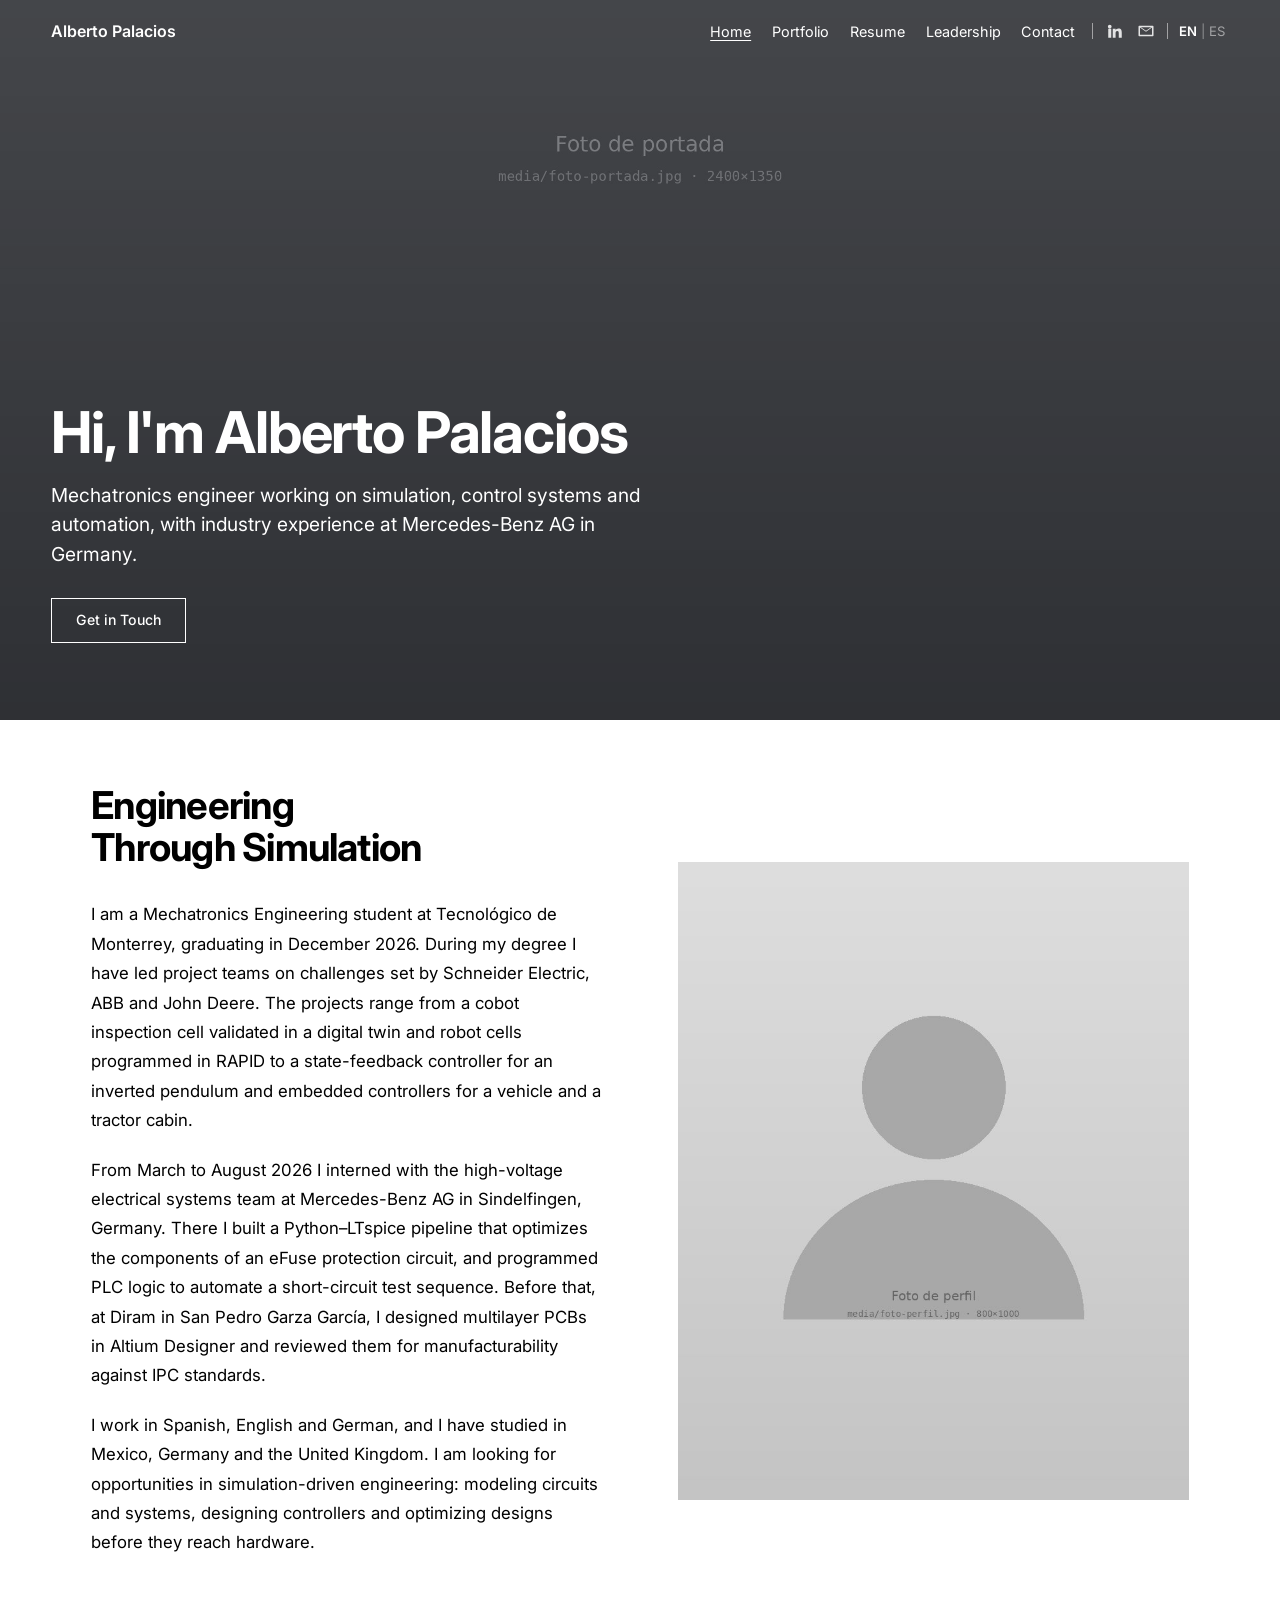
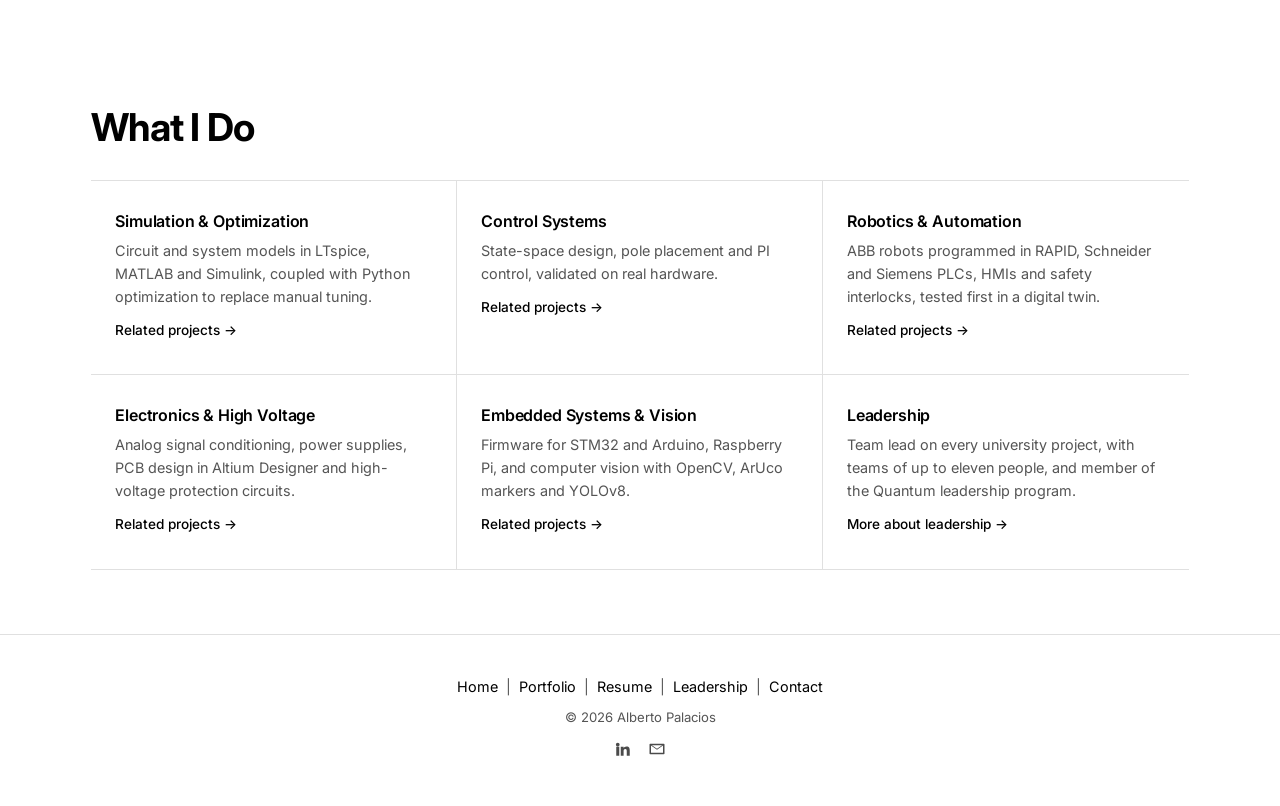
==== commit 4ba12b06: "Add files via upload" ====
--- a/index.html
+++ b/index.html
@@ -9,7 +9,7 @@
 <meta property="og:type" content="website">
 <meta property="og:title" content="Alberto Palacios · Mechatronics Engineer">
 <meta property="og:description" content="Simulation, control and automation projects with Mercedes-Benz, Schneider Electric, ABB, John Deere and MIT.">
-<meta property="og:image" content="https://albertop1029.github.io/media/og.png">
+<meta property="og:image" content="https://USUARIO.github.io/media/og.png">
 <meta name="twitter:card" content="summary_large_image">
 <link rel="icon" href="favicon.svg" type="image/svg+xml">
 <link rel="stylesheet" href="styles.css">
@@ -42,10 +42,10 @@
 <main>
   <section class="about-grid">
     <div class="about-text">
-      <h2 class="section-heading"><span class="en">An Engineer Who Closes the Loop</span><span class="es">Un ingeniero que cierra el ciclo</span></h2>
-      <p><span class="en">My work starts with a model. At Mercedes-Benz AG in Germany I built a Python pipeline that runs LTspice simulations and searches the component parameters of a high-voltage eFuse protection circuit automatically, so that tuning stops being a manual loop.</span><span class="es">Mi trabajo empieza con un modelo. En Mercedes-Benz AG, en Alemania, construí un pipeline en Python que ejecuta simulaciones de LTspice y busca de forma automática los parámetros de un circuito de protección eFuse de alto voltaje, para que el ajuste deje de ser un ciclo manual.</span></p>
-      <p><span class="en">At Tecnológico de Monterrey I have led teams of up to eleven people on challenges set by Schneider Electric, ABB and John Deere, from a cobot inspection cell that cut inspection time by 95.6 % to robot cells programmed in RAPID and embedded controllers for vehicles and thermal systems.</span><span class="es">En el Tecnológico de Monterrey he liderado equipos de hasta once personas en retos planteados por Schneider Electric, ABB y John Deere, desde una celda de inspección con cobot que redujo 95.6 % el tiempo de inspección hasta celdas robóticas programadas en RAPID y controladores embebidos para vehículos y sistemas térmicos.</span></p>
-      <p><span class="en">I have studied and worked in Mexico, Germany and the United Kingdom, and I work in Spanish, English and German. After graduating in December 2026 I want to keep growing in simulation-driven engineering, through an entry-level role and a master's degree.</span><span class="es">He estudiado y trabajado en México, Alemania y el Reino Unido, y trabajo en español, inglés y alemán. Al graduarme en diciembre de 2026 quiero seguir creciendo en la ingeniería basada en simulación, con un puesto de nivel inicial y una maestría.</span></p>
+      <h2 class="section-heading"><span class="en">Engineering Through Simulation</span><span class="es">Ingeniería a través de la simulación</span></h2>
+      <p><span class="en">I am a Mechatronics Engineering student at Tecnológico de Monterrey, graduating in December 2026. During my degree I have led project teams on challenges set by Schneider Electric, ABB and John Deere. The projects range from a cobot inspection cell validated in a digital twin and robot cells programmed in RAPID to a state-feedback controller for an inverted pendulum and embedded controllers for a vehicle and a tractor cabin.</span><span class="es">Soy estudiante de Ingeniería en Mecatrónica en el Tecnológico de Monterrey y me gradúo en diciembre de 2026. Durante la carrera he liderado equipos de proyecto en retos planteados por Schneider Electric, ABB y John Deere. Los proyectos van desde una celda de inspección con cobot validada en un gemelo digital y celdas robóticas programadas en RAPID hasta un controlador por retroalimentación de estados para un péndulo invertido y controladores embebidos para un vehículo y la cabina de un tractor.</span></p>
+      <p><span class="en">From March to August 2026 I interned with the high-voltage electrical systems team at Mercedes-Benz AG in Sindelfingen, Germany. There I built a Python–LTspice pipeline that optimizes the components of an eFuse protection circuit, and programmed PLC logic to automate a short-circuit test sequence. Before that, at Diram in San Pedro Garza García, I designed multilayer PCBs in Altium Designer and reviewed them for manufacturability against IPC standards.</span><span class="es">De marzo a agosto de 2026 hice mis prácticas en el equipo de sistemas eléctricos de alto voltaje de Mercedes-Benz AG en Sindelfingen, Alemania. Ahí construí un pipeline en Python y LTspice que optimiza los componentes de un circuito de protección eFuse, y programé lógica de PLC para automatizar una secuencia de prueba de cortocircuito. Antes, en Diram, en San Pedro Garza García, diseñé PCBs multicapa en Altium Designer y revisé su manufacturabilidad conforme a las normas IPC.</span></p>
+      <p><span class="en">I work in Spanish, English and German, and I have studied in Mexico, Germany and the United Kingdom. I am looking for opportunities in simulation-driven engineering: modeling circuits and systems, designing controllers and optimizing designs before they reach hardware.</span><span class="es">Trabajo en español, inglés y alemán, y he estudiado en México, Alemania y el Reino Unido. Busco oportunidades en ingeniería basada en simulación: modelar circuitos y sistemas, diseñar controladores y optimizar diseños antes de llevarlos al hardware.</span></p>
     </div>
     <div class="about-img-wrapper">
       <img src="media/foto-perfil.jpg" alt="Alberto Palacios" width="800" height="1000">
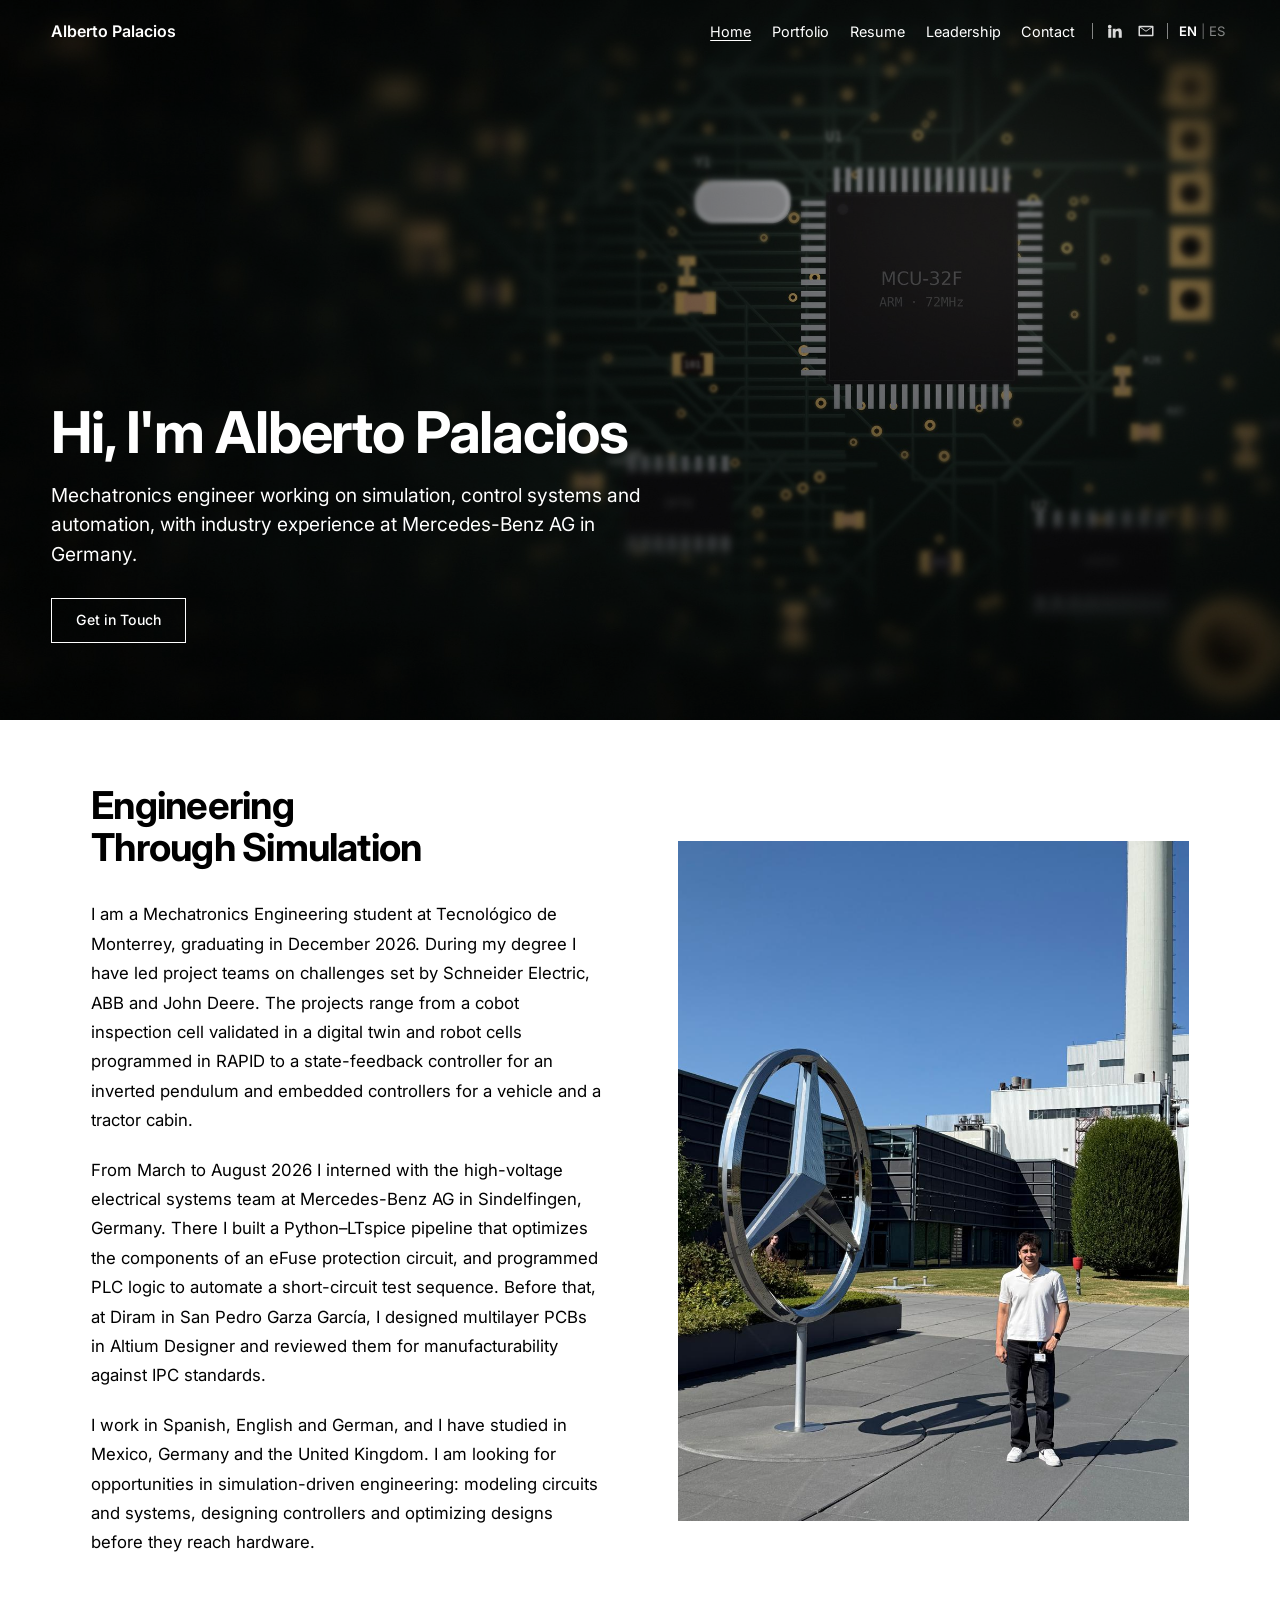
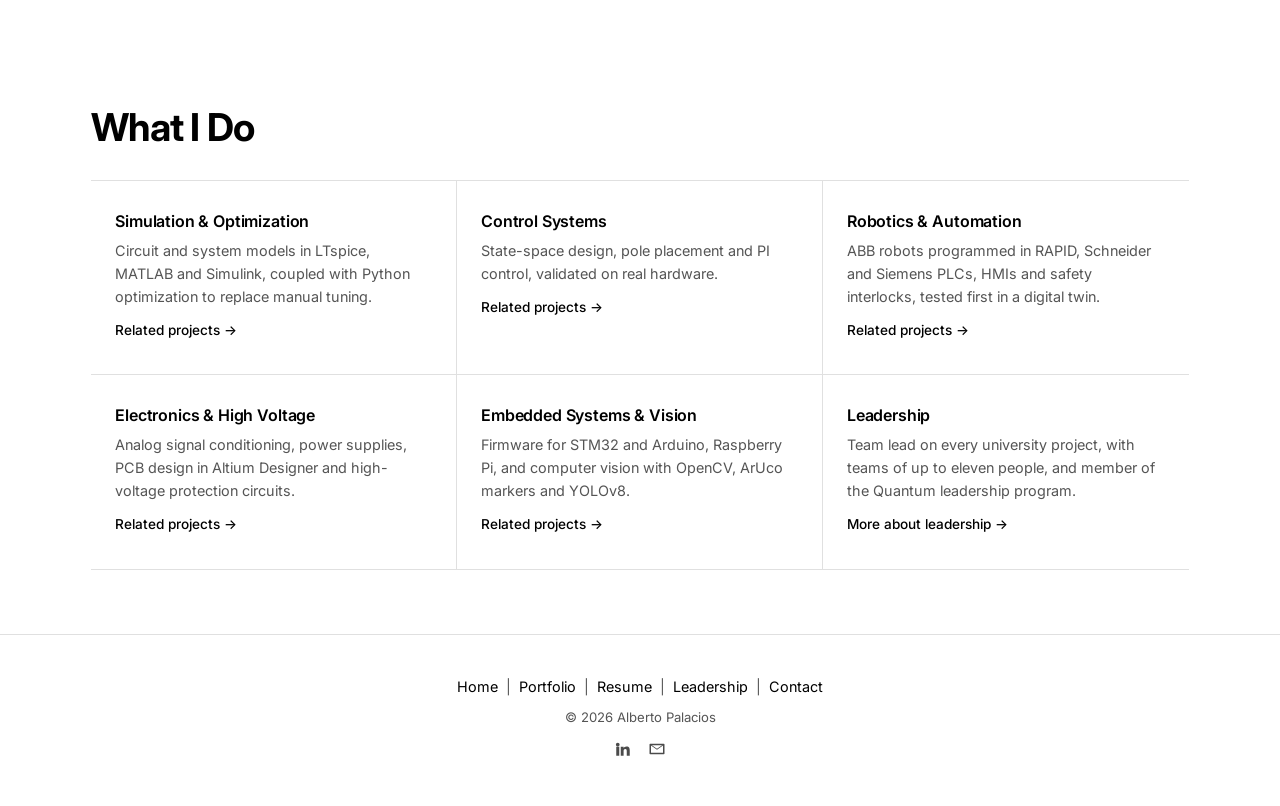
==== commit e6c6c046: "Change profile image format from jpg to jpeg" ====
--- a/index.html
+++ b/index.html
@@ -48,7 +48,7 @@
       <p><span class="en">I work in Spanish, English and German, and I have studied in Mexico, Germany and the United Kingdom. I am looking for opportunities in simulation-driven engineering: modeling circuits and systems, designing controllers and optimizing designs before they reach hardware.</span><span class="es">Trabajo en español, inglés y alemán, y he estudiado en México, Alemania y el Reino Unido. Busco oportunidades en ingeniería basada en simulación: modelar circuitos y sistemas, diseñar controladores y optimizar diseños antes de llevarlos al hardware.</span></p>
     </div>
     <div class="about-img-wrapper">
-      <img src="media/foto-perfil.jpg" alt="Alberto Palacios" width="800" height="1000">
+      <img src="media/foto-perfil.jpeg" alt="Alberto Palacios" width="800" height="1000">
       <!-- Optional caption, e.g.: <p class="caption">At the FrED Factory robot cell, Tecnológico de Monterrey.</p> -->
     </div>
   </section>
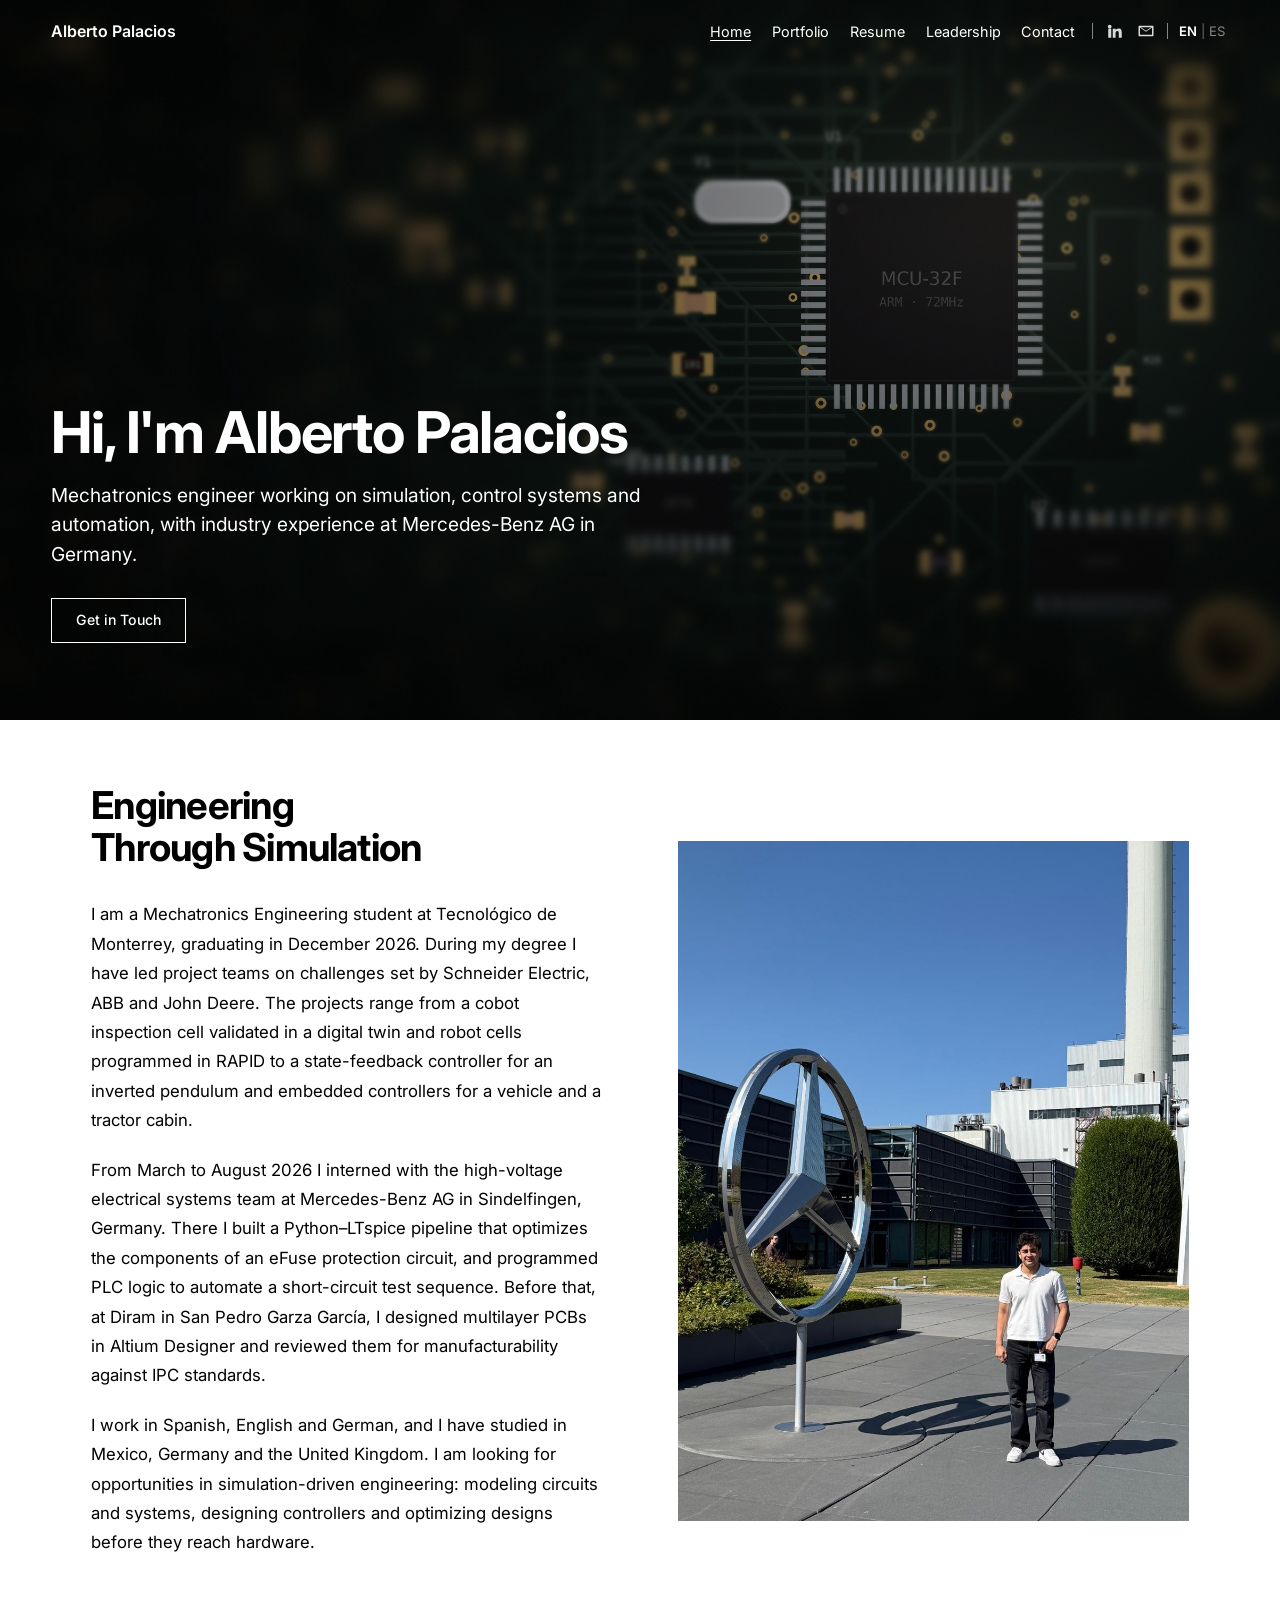
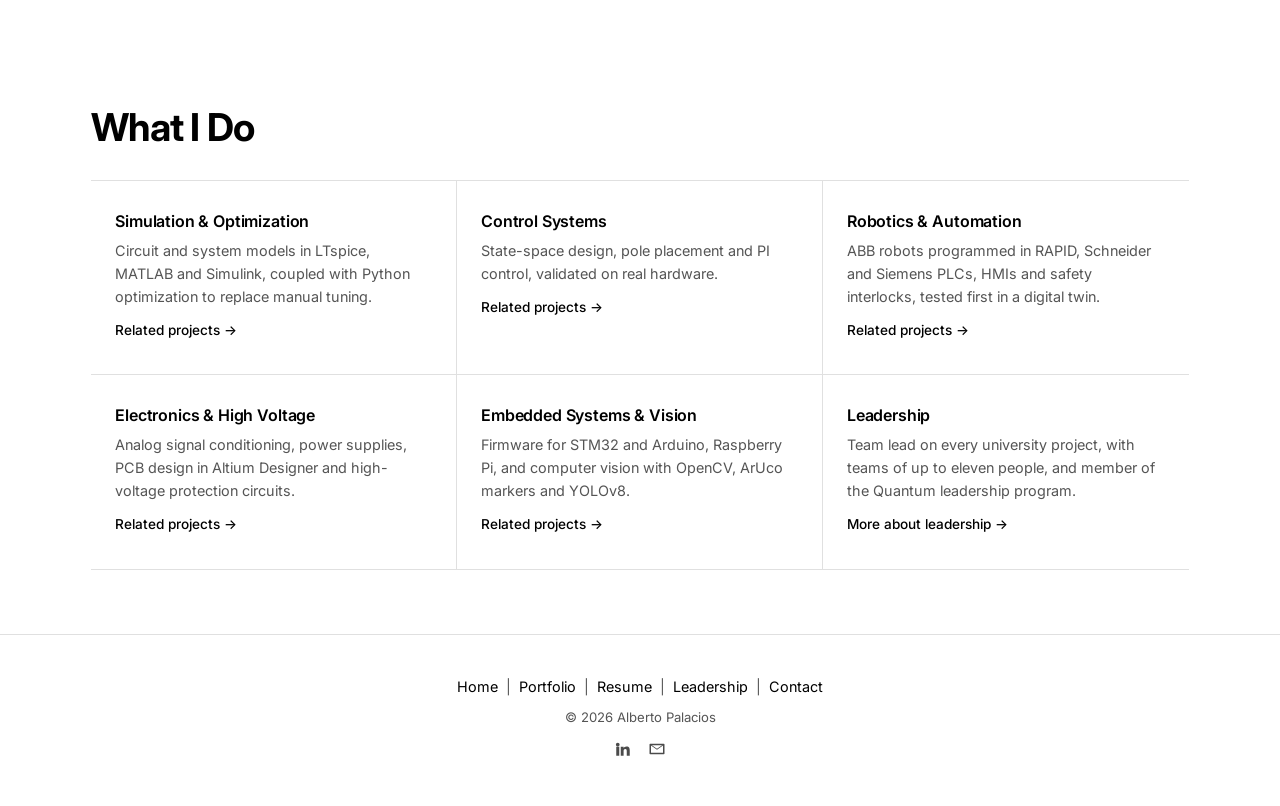
==== commit 3483b2b6: "Add files via upload" ====
--- a/index.html
+++ b/index.html
@@ -12,7 +12,7 @@
 <meta property="og:image" content="https://USUARIO.github.io/media/og.png">
 <meta name="twitter:card" content="summary_large_image">
 <link rel="icon" href="favicon.svg" type="image/svg+xml">
-<link rel="stylesheet" href="styles.css">
+<link rel="stylesheet" href="styles.css?v=20261026">
 </head>
 <body class="lang-en has-hero">
 <nav class="site-nav" aria-label="Main">
@@ -48,7 +48,7 @@
       <p><span class="en">I work in Spanish, English and German, and I have studied in Mexico, Germany and the United Kingdom. I am looking for opportunities in simulation-driven engineering: modeling circuits and systems, designing controllers and optimizing designs before they reach hardware.</span><span class="es">Trabajo en español, inglés y alemán, y he estudiado en México, Alemania y el Reino Unido. Busco oportunidades en ingeniería basada en simulación: modelar circuitos y sistemas, diseñar controladores y optimizar diseños antes de llevarlos al hardware.</span></p>
     </div>
     <div class="about-img-wrapper">
-      <img src="media/foto-perfil.jpeg" alt="Alberto Palacios" width="800" height="1000">
+      <img src="media/foto-perfil.jpg" alt="Alberto Palacios" width="800" height="1000">
       <!-- Optional caption, e.g.: <p class="caption">At the FrED Factory robot cell, Tecnológico de Monterrey.</p> -->
     </div>
   </section>
@@ -98,7 +98,7 @@
     <a href="contact.html" aria-label="Email"><svg viewBox="0 0 24 24" aria-hidden="true"><path d="M3 5h18a1 1 0 0 1 1 1v12a1 1 0 0 1-1 1H3a1 1 0 0 1-1-1V6a1 1 0 0 1 1-1zm1 2.3V17h16V7.3l-8 5.6zM5.2 7 12 11.7 18.8 7z"/></svg></a>
   </div>
 </footer>
-<script src="content.js"></script>
-<script src="app.js"></script>
+<script src="content.js?v=20261026"></script>
+<script src="app.js?v=20261026"></script>
 </body>
 </html>
